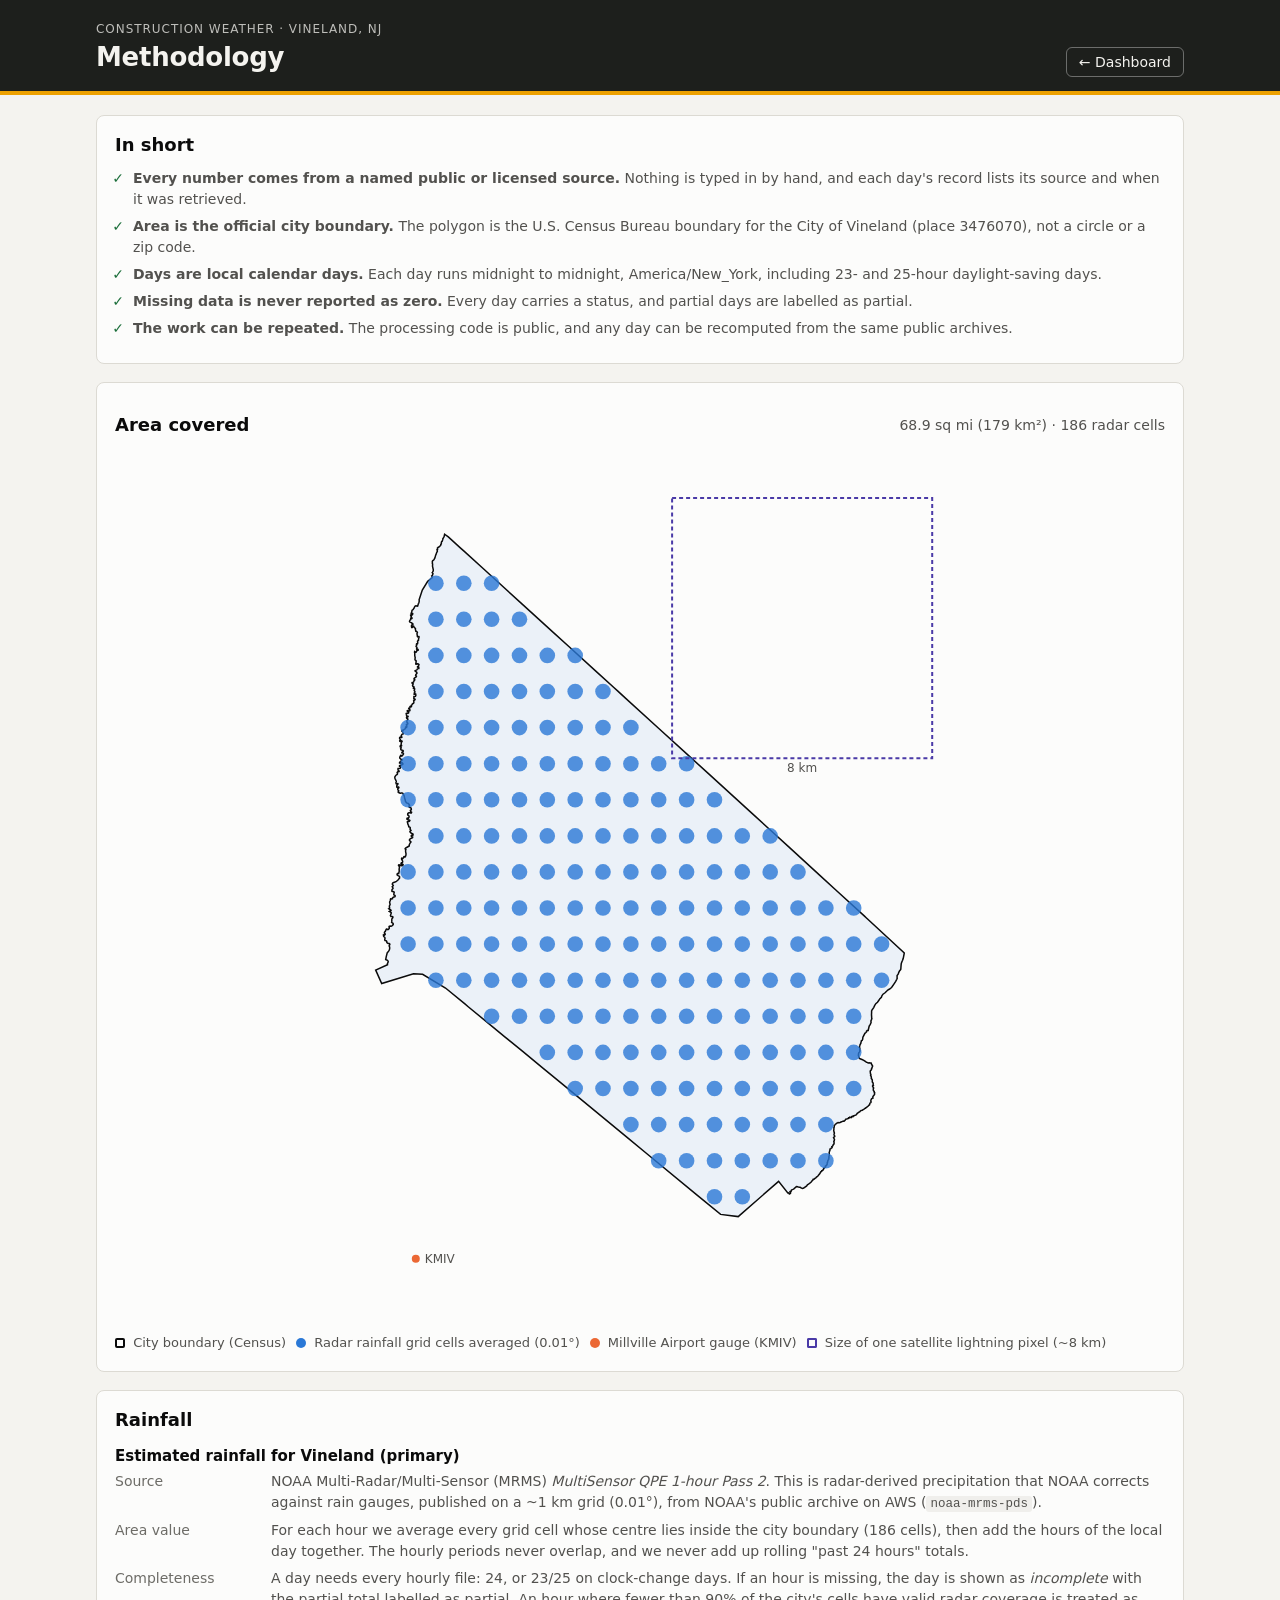
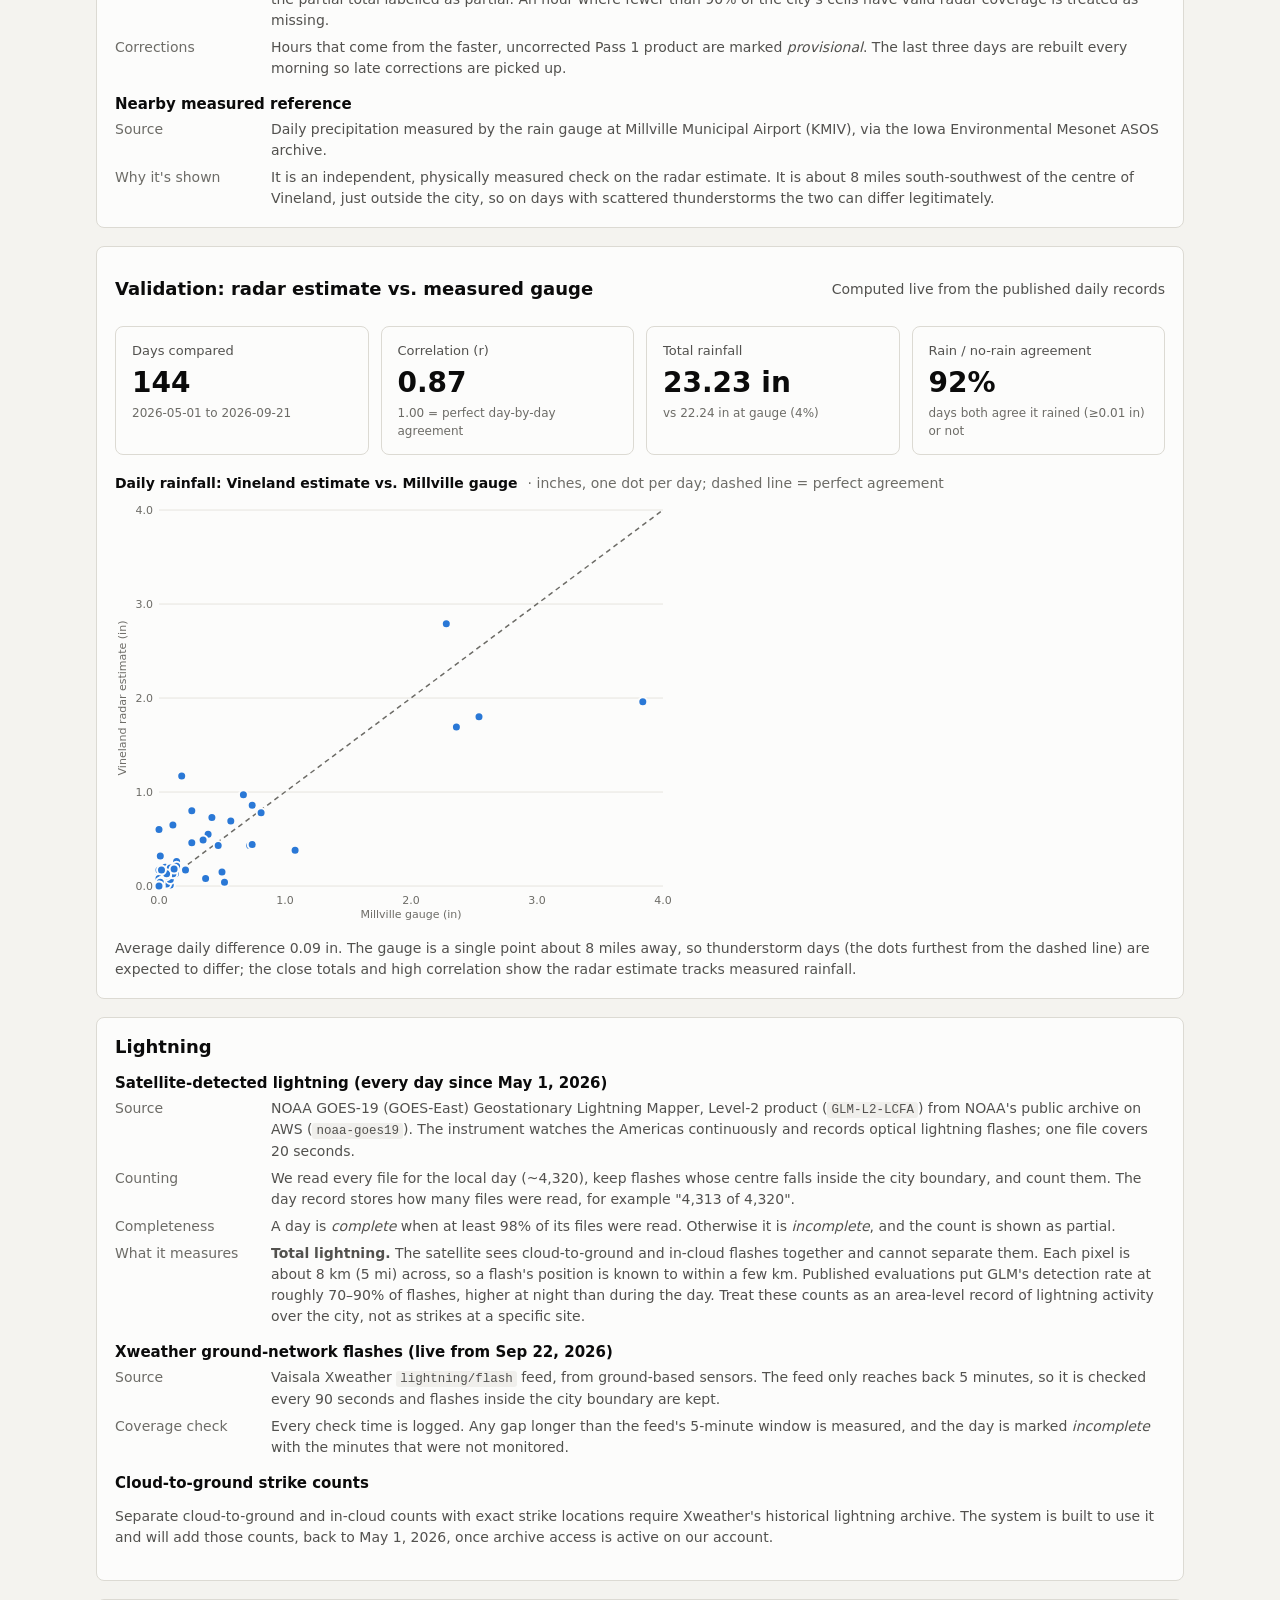
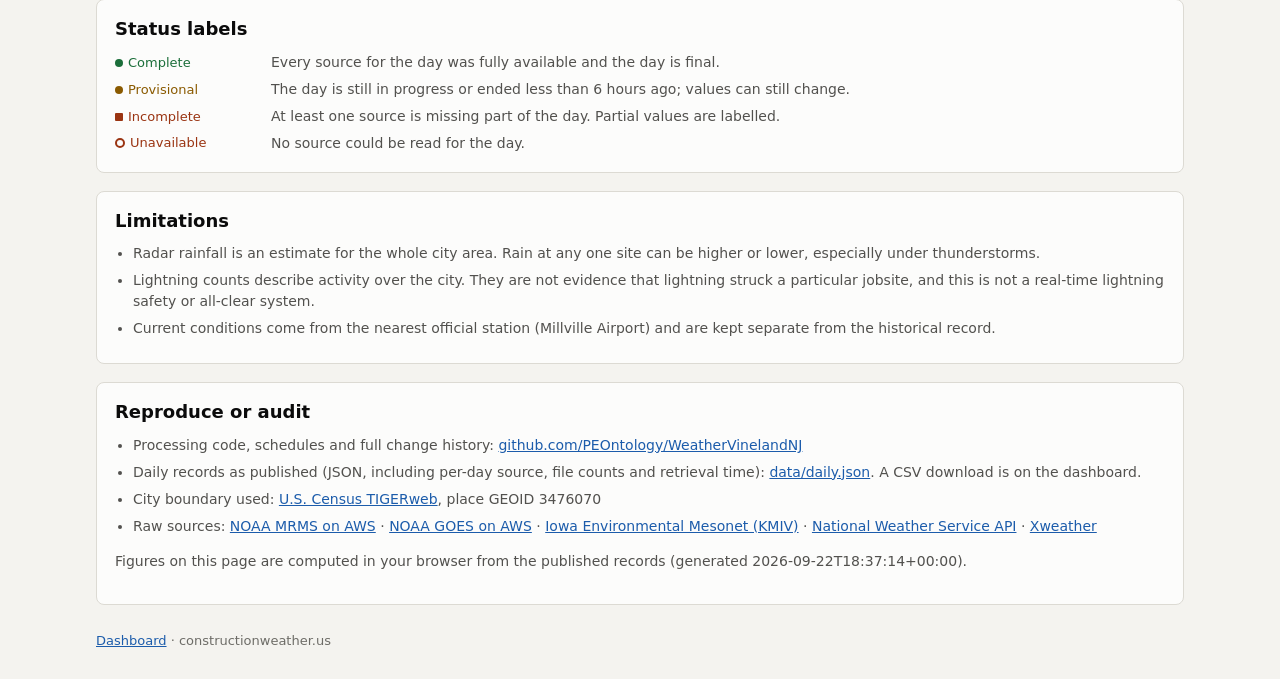
==== site/methodology.html @ f129136f "Methodology & validation page; SWDI probe diagnostics Co-Authored-By: Claude Opus 5.5 <noreply@anthr" ====
<!doctype html>
<html lang="en">
<head>
<meta charset="utf-8">
<meta name="viewport" content="width=device-width, initial-scale=1">
<title>Weather Log Methodology</title>
<meta name="description" content="How the Vineland, NJ rainfall and lightning records are produced, checked and validated.">
<link rel="icon" href="data:image/svg+xml,%3Csvg xmlns=%27http://www.w3.org/2000/svg%27 viewBox=%270 0 16 16%27%3E%3Cpath d=%27M9 1 3 9h4l-1 6 6-8H8z%27 fill=%27%23eda100%27/%3E%3C/svg%3E">
<link rel="stylesheet" href="style.css">
</head>
<body>
<header class="top">
  <div class="wrap top-inner">
    <div>
      <p class="eyebrow">Construction Weather &middot; Vineland, NJ</p>
      <h1>Methodology</h1>
    </div>
    <nav class="topnav"><a href="./">&larr; Dashboard</a></nav>
  </div>
</header>

<main class="wrap doc">
  <section class="panel">
    <h2>In short</h2>
    <ul class="checks">
      <li><strong>Every number comes from a named public or licensed source.</strong> Nothing is typed in by hand, and each day's record lists its source and when it was retrieved.</li>
      <li><strong>Area is the official city boundary.</strong> The polygon is the U.S. Census Bureau boundary for the City of Vineland (place 3476070), not a circle or a zip code.</li>
      <li><strong>Days are local calendar days.</strong> Each day runs midnight to midnight, America/New_York, including 23- and 25-hour daylight-saving days.</li>
      <li><strong>Missing data is never reported as zero.</strong> Every day carries a status, and partial days are labelled as partial.</li>
      <li><strong>The work can be repeated.</strong> The processing code is public, and any day can be recomputed from the same public archives.</li>
    </ul>
  </section>

  <section class="panel">
    <div class="panel-head"><h2>Area covered</h2><p class="muted small" id="area-stats"></p></div>
    <figure class="map-fig">
      <div id="map" class="map" role="img" aria-label="Map of the Vineland city boundary with the radar grid cells used for rainfall and the Millville reference station"></div>
      <figcaption class="legend small">
        <span><span class="key k-bound"></span> City boundary (Census)</span>
        <span><span class="key k-cell"></span> Radar rainfall grid cells averaged (0.01&deg;)</span>
        <span><span class="key k-stn"></span> Millville Airport gauge (KMIV)</span>
        <span><span class="key k-glmbox"></span> Size of one satellite lightning pixel (~8 km)</span>
      </figcaption>
    </figure>
  </section>

  <section class="panel">
    <h2>Rainfall</h2>
    <h3>Estimated rainfall for Vineland (primary)</h3>
    <dl class="spec">
      <dt>Source</dt><dd>NOAA Multi-Radar/Multi-Sensor (MRMS) <em>MultiSensor QPE 1-hour Pass 2</em>. This is radar-derived precipitation that NOAA corrects against rain gauges, published on a ~1 km grid (0.01&deg;), from NOAA's public archive on AWS (<code>noaa-mrms-pds</code>).</dd>
      <dt>Area value</dt><dd>For each hour we average every grid cell whose centre lies inside the city boundary (<span data-fill="cells">185</span> cells), then add the hours of the local day together. The hourly periods never overlap, and we never add up rolling "past 24 hours" totals.</dd>
      <dt>Completeness</dt><dd>A day needs every hourly file: 24, or 23/25 on clock-change days. If an hour is missing, the day is shown as <em>incomplete</em> with the partial total labelled as partial. An hour where fewer than 90% of the city's cells have valid radar coverage is treated as missing.</dd>
      <dt>Corrections</dt><dd>Hours that come from the faster, uncorrected Pass 1 product are marked <em>provisional</em>. The last three days are rebuilt every morning so late corrections are picked up.</dd>
    </dl>
    <h3>Nearby measured reference</h3>
    <dl class="spec">
      <dt>Source</dt><dd>Daily precipitation measured by the rain gauge at Millville Municipal Airport (KMIV), via the Iowa Environmental Mesonet ASOS archive.</dd>
      <dt>Why it's shown</dt><dd>It is an independent, physically measured check on the radar estimate. It is about 8 miles south-southwest of the centre of Vineland, just outside the city, so on days with scattered thunderstorms the two can differ legitimately.</dd>
    </dl>
  </section>

  <section class="panel">
    <div class="panel-head"><h2>Validation: radar estimate vs. measured gauge</h2><p class="muted small">Computed live from the published daily records</p></div>
    <div class="tiles" id="val-tiles"></div>
    <figure class="chart">
      <figcaption><strong>Daily rainfall: Vineland estimate vs. Millville gauge</strong> <span class="muted">&middot; inches, one dot per day; dashed line = perfect agreement</span></figcaption>
      <div class="chart-box" id="scatter"></div>
    </figure>
    <p class="note" id="val-note"></p>
    <div id="tip" class="tip" role="status" hidden></div>
  </section>

  <section class="panel">
    <h2>Lightning</h2>
    <h3>Satellite-detected lightning (every day since May 1, 2026)</h3>
    <dl class="spec">
      <dt>Source</dt><dd>NOAA GOES-19 (GOES-East) Geostationary Lightning Mapper, Level-2 product (<code>GLM-L2-LCFA</code>) from NOAA's public archive on AWS (<code>noaa-goes19</code>). The instrument watches the Americas continuously and records optical lightning flashes; one file covers 20 seconds.</dd>
      <dt>Counting</dt><dd>We read every file for the local day (~4,320), keep flashes whose centre falls inside the city boundary, and count them. The day record stores how many files were read, for example "4,313 of 4,320".</dd>
      <dt>Completeness</dt><dd>A day is <em>complete</em> when at least 98% of its files were read. Otherwise it is <em>incomplete</em>, and the count is shown as partial.</dd>
      <dt>What it measures</dt><dd><strong>Total lightning.</strong> The satellite sees cloud-to-ground and in-cloud flashes together and cannot separate them. Each pixel is about 8 km (5 mi) across, so a flash's position is known to within a few km. Published evaluations put GLM's detection rate at roughly 70&ndash;90% of flashes, higher at night than during the day. Treat these counts as an area-level record of lightning activity over the city, not as strikes at a specific site.</dd>
    </dl>
    <h3>Xweather ground-network flashes (live from Sep 22, 2026)</h3>
    <dl class="spec">
      <dt>Source</dt><dd>Vaisala Xweather <code>lightning/flash</code> feed, from ground-based sensors. The feed only reaches back 5 minutes, so it is checked every 90 seconds and flashes inside the city boundary are kept.</dd>
      <dt>Coverage check</dt><dd>Every check time is logged. Any gap longer than the feed's 5-minute window is measured, and the day is marked <em>incomplete</em> with the minutes that were not monitored.</dd>
    </dl>
    <h3>Cloud-to-ground strike counts</h3>
    <p>Separate cloud-to-ground and in-cloud counts with exact strike locations require Xweather's historical lightning archive. The system is built to use it and will add those counts, back to May 1, 2026, once archive access is active on our account.</p>
  </section>

  <section class="panel">
    <h2>Status labels</h2>
    <dl class="spec">
      <dt><span class="st complete">Complete</span></dt><dd>Every source for the day was fully available and the day is final.</dd>
      <dt><span class="st provisional">Provisional</span></dt><dd>The day is still in progress or ended less than 6 hours ago; values can still change.</dd>
      <dt><span class="st incomplete">Incomplete</span></dt><dd>At least one source is missing part of the day. Partial values are labelled.</dd>
      <dt><span class="st unavailable">Unavailable</span></dt><dd>No source could be read for the day.</dd>
    </dl>
  </section>

  <section class="panel">
    <h2>Limitations</h2>
    <ul>
      <li>Radar rainfall is an estimate for the whole city area. Rain at any one site can be higher or lower, especially under thunderstorms.</li>
      <li>Lightning counts describe activity over the city. They are not evidence that lightning struck a particular jobsite, and this is not a real-time lightning safety or all-clear system.</li>
      <li>Current conditions come from the nearest official station (Millville Airport) and are kept separate from the historical record.</li>
    </ul>
  </section>

  <section class="panel">
    <h2>Reproduce or audit</h2>
    <ul>
      <li>Processing code, schedules and full change history: <a href="https://github.com/PEOntology/WeatherVinelandNJ">github.com/PEOntology/WeatherVinelandNJ</a></li>
      <li>Daily records as published (JSON, including per-day source, file counts and retrieval time): <a href="data/daily.json">data/daily.json</a>. A CSV download is on the dashboard.</li>
      <li>City boundary used: <a href="https://tigerweb.geo.census.gov/">U.S. Census TIGERweb</a>, place GEOID 3476070</li>
      <li>Raw sources: <a href="https://registry.opendata.aws/noaa-mrms-pds/">NOAA MRMS on AWS</a> &middot; <a href="https://registry.opendata.aws/noaa-goes/">NOAA GOES on AWS</a> &middot; <a href="https://mesonet.agron.iastate.edu/request/download.phtml?network=NJ_ASOS">Iowa Environmental Mesonet (KMIV)</a> &middot; <a href="https://www.weather.gov/documentation/services-web-api">National Weather Service API</a> &middot; <a href="https://www.xweather.com/docs/weather-api/endpoints/lightning-flash">Xweather</a></li>
    </ul>
    <p class="muted small" id="gen"></p>
  </section>
</main>
<footer class="wrap foot muted small"><a href="./">Dashboard</a> &middot; constructionweather.us</footer>
<script src="methodology.js"></script>
</body>
</html>
---- site/style.css ----
:root {
  color-scheme: light;
  --bg: #f4f3ef;
  --surface: #fcfcfb;
  --surface-2: #f0efec;
  --border: #dcdad3;
  --text: #0b0b0b;
  --text-2: #52514e;
  --muted: #6d6c67;
  --accent: #1c5cab;
  --rain: #2a78d6;
  --cg: #eb6834;
  --ic: #1baf7a;
  --glm: #4a3aa7;
  --na: #b9b7b0;
  --grid: #e6e4de;
  --good: #1b6e3a;
  --warn: #8a5a00;
  --bad: #9a3412;
  --header: #1d1f1c;
  --header-text: #f4f3ef;
  --hazard: #eda100;
}
@media (prefers-color-scheme: dark) {
  :root:not([data-theme="light"]) {
    color-scheme: dark;
    --bg: #111110;
    --surface: #1a1a19;
    --surface-2: #242422;
    --border: #383835;
    --text: #ffffff;
    --text-2: #c3c2b7;
    --muted: #9d9c93;
    --accent: #6da7ec;
    --rain: #3987e5;
    --cg: #d95926;
    --ic: #199e70;
    --glm: #9085e9;
    --na: #5a5955;
    --grid: #2c2c2a;
    --good: #5cc98a;
    --warn: #e0a93a;
    --bad: #f08a6a;
    --header: #0a0a09;
    --header-text: #f4f3ef;
    --hazard: #c98500;
  }
}
:root[data-theme="dark"] {
  color-scheme: dark;
  --bg: #111110; --surface: #1a1a19; --surface-2: #242422; --border: #383835;
  --text: #ffffff; --text-2: #c3c2b7; --muted: #9d9c93; --accent: #6da7ec;
  --rain: #3987e5; --cg: #d95926; --ic: #199e70; --glm: #9085e9; --na: #5a5955; --grid: #2c2c2a;
  --good: #5cc98a; --warn: #e0a93a; --bad: #f08a6a; --header: #0a0a09; --header-text: #f4f3ef; --hazard: #c98500;
}

* { box-sizing: border-box; }
html { -webkit-text-size-adjust: 100%; }
body {
  margin: 0;
  background: var(--bg);
  color: var(--text);
  font: 15px/1.5 system-ui, -apple-system, "Segoe UI", Roboto, Helvetica, Arial, sans-serif;
  font-variant-numeric: tabular-nums;
}
.wrap { max-width: 1120px; margin: 0 auto; padding: 0 16px; }
h1, h2, h3 { line-height: 1.2; margin: 0; }
h1 { font-size: 26px; letter-spacing: -0.01em; }
h2 { font-size: 18px; }
.muted { color: var(--muted); }
.small { font-size: 13px; }
.visually-hidden { position: absolute; width: 1px; height: 1px; overflow: hidden; clip: rect(0 0 0 0); }

.top {
  background: var(--header);
  color: var(--header-text);
  border-bottom: 4px solid var(--hazard);
  padding: 20px 0 18px;
  margin-bottom: 20px;
}
.top-inner { display: flex; justify-content: space-between; align-items: end; gap: 16px; flex-wrap: wrap; }
.eyebrow { margin: 0 0 4px; font-size: 12px; text-transform: uppercase; letter-spacing: 0.08em; opacity: 0.75; }
.freshness { margin: 0; font-size: 13px; opacity: 0.85; }

.banner { border: 1px solid var(--warn); background: var(--surface); color: var(--text); padding: 10px 14px; border-radius: 6px; margin-bottom: 16px; font-size: 14px; }

.panel { background: var(--surface); border: 1px solid var(--border); border-radius: 8px; padding: 18px; margin-bottom: 18px; }
.panel-head { display: flex; justify-content: space-between; align-items: center; gap: 12px; flex-wrap: wrap; margin-bottom: 12px; }
.panel > h2 { margin-bottom: 12px; }
.note { font-size: 12px; color: var(--muted); margin: 12px 0 0; }

.now-grid { display: grid; grid-template-columns: minmax(0, 1fr) minmax(0, 2fr); gap: 18px; }
.now-obs .temp { font-size: 44px; font-weight: 600; line-height: 1; }
.now-obs .desc { font-size: 16px; margin: 6px 0 10px; }
.now-obs dl { display: grid; grid-template-columns: auto 1fr; gap: 2px 12px; margin: 0; font-size: 14px; }
.now-obs dt { color: var(--muted); }
.now-obs dd { margin: 0; }
.forecast { list-style: none; margin: 0; padding: 0; display: grid; grid-template-columns: repeat(4, minmax(0, 1fr)); gap: 10px; }
.forecast li { background: var(--surface-2); border-radius: 6px; padding: 10px; font-size: 13px; }
.forecast .fname { font-weight: 600; font-size: 13px; }
.forecast .ftemp { font-size: 20px; font-weight: 600; margin: 4px 0; }
.alert { border-left: 4px solid var(--bad); background: var(--surface-2); padding: 8px 12px; margin-bottom: 12px; font-size: 14px; border-radius: 0 6px 6px 0; }

.tiles { display: grid; grid-template-columns: repeat(4, minmax(0, 1fr)); gap: 12px; margin-bottom: 18px; }
.tile { background: var(--surface); border: 1px solid var(--border); border-radius: 8px; padding: 14px 16px; }
.tile .label { font-size: 13px; color: var(--text-2); }
.tile .value { font-size: 28px; font-weight: 600; margin-top: 2px; }
.tile .sub { font-size: 12px; color: var(--muted); }

.seg { display: inline-flex; border: 1px solid var(--border); border-radius: 6px; overflow: hidden; }
.seg button { background: transparent; color: var(--text-2); border: 0; padding: 6px 12px; font: inherit; font-size: 13px; cursor: pointer; }
.seg button + button { border-left: 1px solid var(--border); }
.seg button[aria-pressed="true"] { background: var(--surface-2); color: var(--text); font-weight: 600; }

.chart { margin: 0 0 18px; }
.chart figcaption { font-size: 14px; margin-bottom: 6px; display: flex; flex-wrap: wrap; gap: 4px 10px; align-items: center; }
.chart-box { width: 100%; }
.chart-box svg { display: block; width: 100%; height: auto; overflow: visible; }
.chart-box .axis text { fill: var(--muted); font-size: 11px; }
.chart-box .gridline { stroke: var(--grid); stroke-width: 1; }
.chart-box .baseline { stroke: var(--border); stroke-width: 1; }
.chart-box .hit { fill: transparent; cursor: pointer; }
.chart-box .hit:hover + .hover, .chart-box .hover.on { fill: var(--text); opacity: 0.06; }
.chart-box .hover { fill: transparent; pointer-events: none; }
.legend { display: inline-flex; flex-wrap: wrap; gap: 4px 10px; align-items: center; color: var(--text-2); font-size: 13px; }
.key { display: inline-block; width: 10px; height: 10px; border-radius: 2px; margin-right: 4px; vertical-align: -1px; }
.k-cg { background: var(--cg); } .k-ic { background: var(--ic); } .k-glm { background: var(--glm); }
.seg-sm { margin-left: auto; }
.seg-sm button { padding: 3px 10px; font-size: 12px; }
[hidden] { display: none !important; }
.k-na { background: repeating-linear-gradient(45deg, var(--na) 0 2px, transparent 2px 4px); border: 1px solid var(--na); }

.tip { position: fixed; z-index: 10; pointer-events: none; background: var(--surface); color: var(--text); border: 1px solid var(--border); border-radius: 6px; padding: 8px 10px; font-size: 13px; box-shadow: 0 4px 16px rgb(0 0 0 / 0.15); max-width: 260px; }
.tip b { display: block; margin-bottom: 2px; }
.tip .row { display: flex; justify-content: space-between; gap: 12px; }
.tip .sw { display: inline-block; width: 8px; height: 8px; border-radius: 2px; margin-right: 6px; }

.calendar { display: grid; grid-template-columns: repeat(auto-fill, minmax(230px, 1fr)); gap: 18px; }
.cal h3 { font-size: 14px; margin-bottom: 6px; }
.cal-grid { display: grid; grid-template-columns: repeat(7, 1fr); gap: 3px; }
.cal-grid .dow { font-size: 10px; color: var(--muted); text-align: center; }
.cal-day { aspect-ratio: 1; border: 1px solid var(--border); border-radius: 4px; background: var(--surface); color: var(--text-2); font: inherit; font-size: 11px; padding: 2px; position: relative; cursor: pointer; text-align: left; line-height: 1; }
.cal-day:hover, .cal-day:focus-visible { outline: 2px solid var(--accent); outline-offset: -1px; }
.cal-day.rain { background: color-mix(in srgb, var(--rain) 22%, var(--surface)); }
.cal-day.rain.heavy { background: color-mix(in srgb, var(--rain) 50%, var(--surface)); color: var(--text); }
.cal-day.na { background: repeating-linear-gradient(45deg, var(--surface-2) 0 3px, var(--surface) 3px 6px); }
.cal-day .b { position: absolute; right: 2px; bottom: 2px; font-size: 11px; }
.cal-day.future { visibility: hidden; }
.dot { display: inline-block; width: 10px; height: 10px; border-radius: 2px; margin: 0 2px 0 8px; vertical-align: -1px; }
.dot.rain { background: color-mix(in srgb, var(--rain) 50%, var(--surface)); border: 1px solid var(--border); }
.dot.na { background: repeating-linear-gradient(45deg, var(--na) 0 2px, transparent 2px 4px); border: 1px solid var(--na); }
.bolt { margin-left: 8px; }

.filters { display: flex; flex-wrap: wrap; gap: 8px; }
input[type="search"], select, .btn { font: inherit; font-size: 14px; padding: 6px 10px; border: 1px solid var(--border); border-radius: 6px; background: var(--surface); color: var(--text); }
.btn { text-decoration: none; background: var(--surface-2); }
.table-scroll { overflow-x: auto; }
table.data { width: 100%; border-collapse: collapse; font-size: 14px; }
table.data th { text-align: left; font-weight: 600; color: var(--text-2); font-size: 12px; text-transform: uppercase; letter-spacing: 0.03em; border-bottom: 1px solid var(--border); padding: 8px 10px; white-space: nowrap; }
table.data td { border-bottom: 1px solid var(--grid); padding: 8px 10px; white-space: nowrap; }
table.data td.num, table.data th.num { text-align: right; }
table.data tbody tr { cursor: pointer; }
table.data tbody tr:hover { background: var(--surface-2); }
.st { display: inline-flex; align-items: center; gap: 5px; font-size: 13px; }
.st::before { content: ""; width: 8px; height: 8px; border-radius: 50%; background: currentColor; }
.st.complete { color: var(--good); }
.st.provisional { color: var(--warn); }
.st.incomplete, .st.unavailable { color: var(--bad); }
.st.incomplete::before { border-radius: 1px; }
.st.unavailable::before { background: transparent; border: 2px solid currentColor; width: 6px; height: 6px; }
.na-text { color: var(--muted); font-style: italic; }

dialog { border: 1px solid var(--border); border-radius: 10px; background: var(--surface); color: var(--text); max-width: 560px; width: calc(100% - 32px); padding: 22px; }
dialog::backdrop { background: rgb(0 0 0 / 0.45); }
dialog .close { position: absolute; right: 12px; top: 8px; background: none; border: 0; font-size: 26px; color: var(--muted); cursor: pointer; }
dialog h3 { font-size: 20px; margin-bottom: 4px; }
dialog h4 { font-size: 13px; text-transform: uppercase; letter-spacing: 0.04em; color: var(--text-2); margin: 16px 0 4px; }
dialog dl { display: grid; grid-template-columns: auto 1fr; gap: 3px 14px; margin: 0; font-size: 14px; }
dialog dt { color: var(--muted); }
dialog dd { margin: 0; }

.about ul { margin: 0; padding-left: 18px; font-size: 14px; color: var(--text-2); }
.about li { margin-bottom: 6px; }
.foot { padding: 8px 16px 32px; }

@media (max-width: 800px) {
  .now-grid { grid-template-columns: 1fr; }
  .forecast { grid-template-columns: repeat(2, minmax(0, 1fr)); }
  .tiles { grid-template-columns: repeat(2, minmax(0, 1fr)); }
  h1 { font-size: 22px; }
}
@media (forced-colors: active) {
  .k-cg, .k-ic, .dot { forced-color-adjust: none; }
}
.btn.more { margin-top: 12px; cursor: pointer; }

/* ---------- methodology ---------- */
.topnav a, .toplink { color: var(--header-text); font-size: 14px; text-decoration: none; border: 1px solid rgb(255 255 255 / 0.35); border-radius: 6px; padding: 6px 12px; }
.topnav a:hover, .toplink:hover { background: rgb(255 255 255 / 0.1); }
.doc h3 { font-size: 15px; margin: 16px 0 6px; }
.doc p, .doc li { font-size: 14px; color: var(--text-2); }
.doc ul { padding-left: 18px; margin: 0; }
.doc li { margin-bottom: 6px; }
.doc a { color: var(--accent); }
.checks li::marker { content: "✓  "; color: var(--good); }
dl.spec { display: grid; grid-template-columns: 140px 1fr; gap: 6px 16px; margin: 0; font-size: 14px; }
dl.spec dt { color: var(--muted); }
dl.spec dd { margin: 0; color: var(--text-2); }
code { font-size: 12.5px; background: var(--surface-2); padding: 1px 4px; border-radius: 3px; }
.map-fig { margin: 0; }
.map svg { display: block; max-width: 100%; height: auto; margin: 0 auto; }
.m-bound { fill: color-mix(in srgb, var(--rain) 8%, transparent); stroke: var(--text); stroke-width: 1.5; }
.m-cell { fill: var(--rain); opacity: 0.8; }
.m-stn { fill: var(--cg); stroke: var(--surface); stroke-width: 2; }
.m-glm { fill: none; stroke: var(--glm); stroke-width: 2; stroke-dasharray: 4 3; }
.m-label { fill: var(--text-2); font-size: 12px; }
.k-bound { border: 2px solid var(--text); background: transparent; }
.k-cell { background: var(--rain); border-radius: 50%; }
.k-stn { background: var(--cg); border-radius: 50%; }
.k-glmbox { border: 2px dashed var(--glm); background: transparent; }
.one2one { stroke: var(--muted); stroke-width: 1.5; stroke-dasharray: 5 4; }
.dot-pt { fill: var(--rain); stroke: var(--surface); stroke-width: 2; cursor: pointer; }
.dot-pt:hover { stroke: var(--text); }
#scatter svg { max-width: 560px; }
@media (max-width: 800px) { dl.spec { grid-template-columns: 1fr; gap: 2px; } dl.spec dd { margin-bottom: 8px; } }
.top-right { display: flex; align-items: center; gap: 14px; flex-wrap: wrap; }
.about a, .foot a { color: var(--accent); }
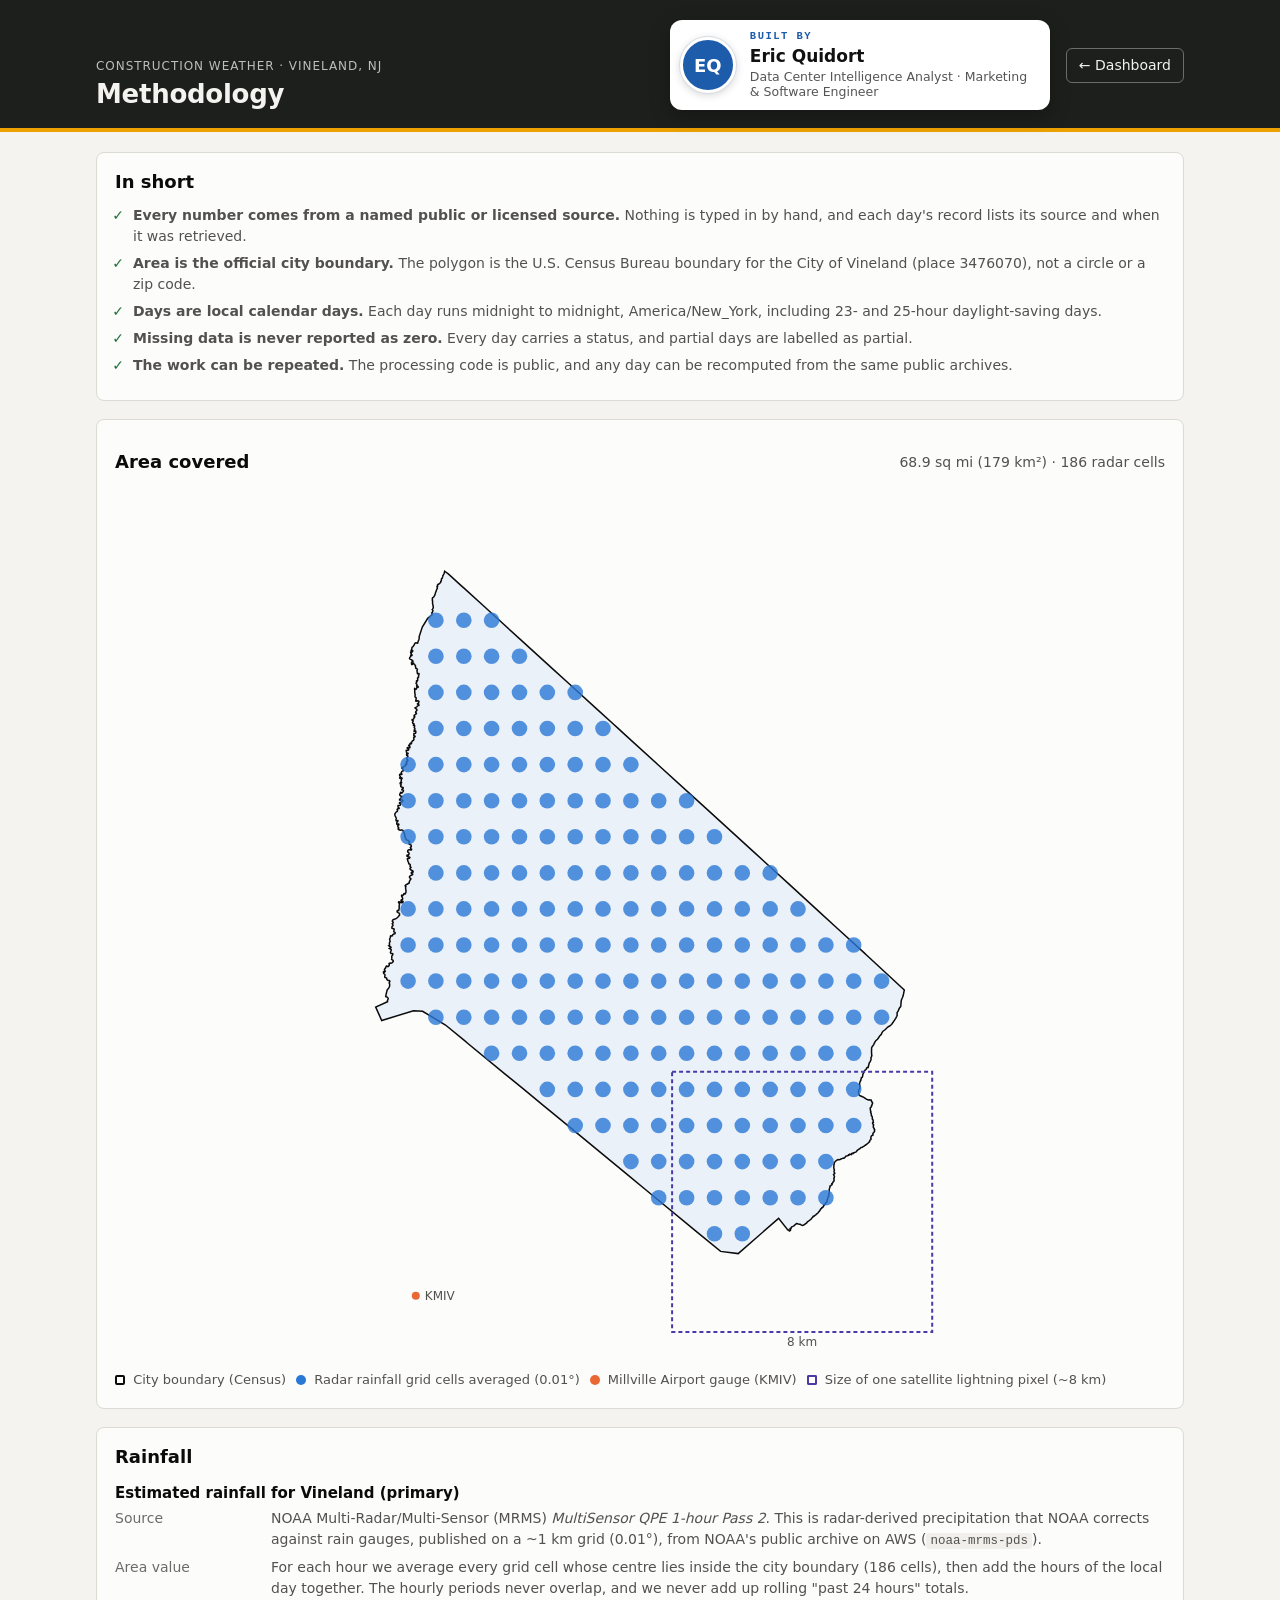
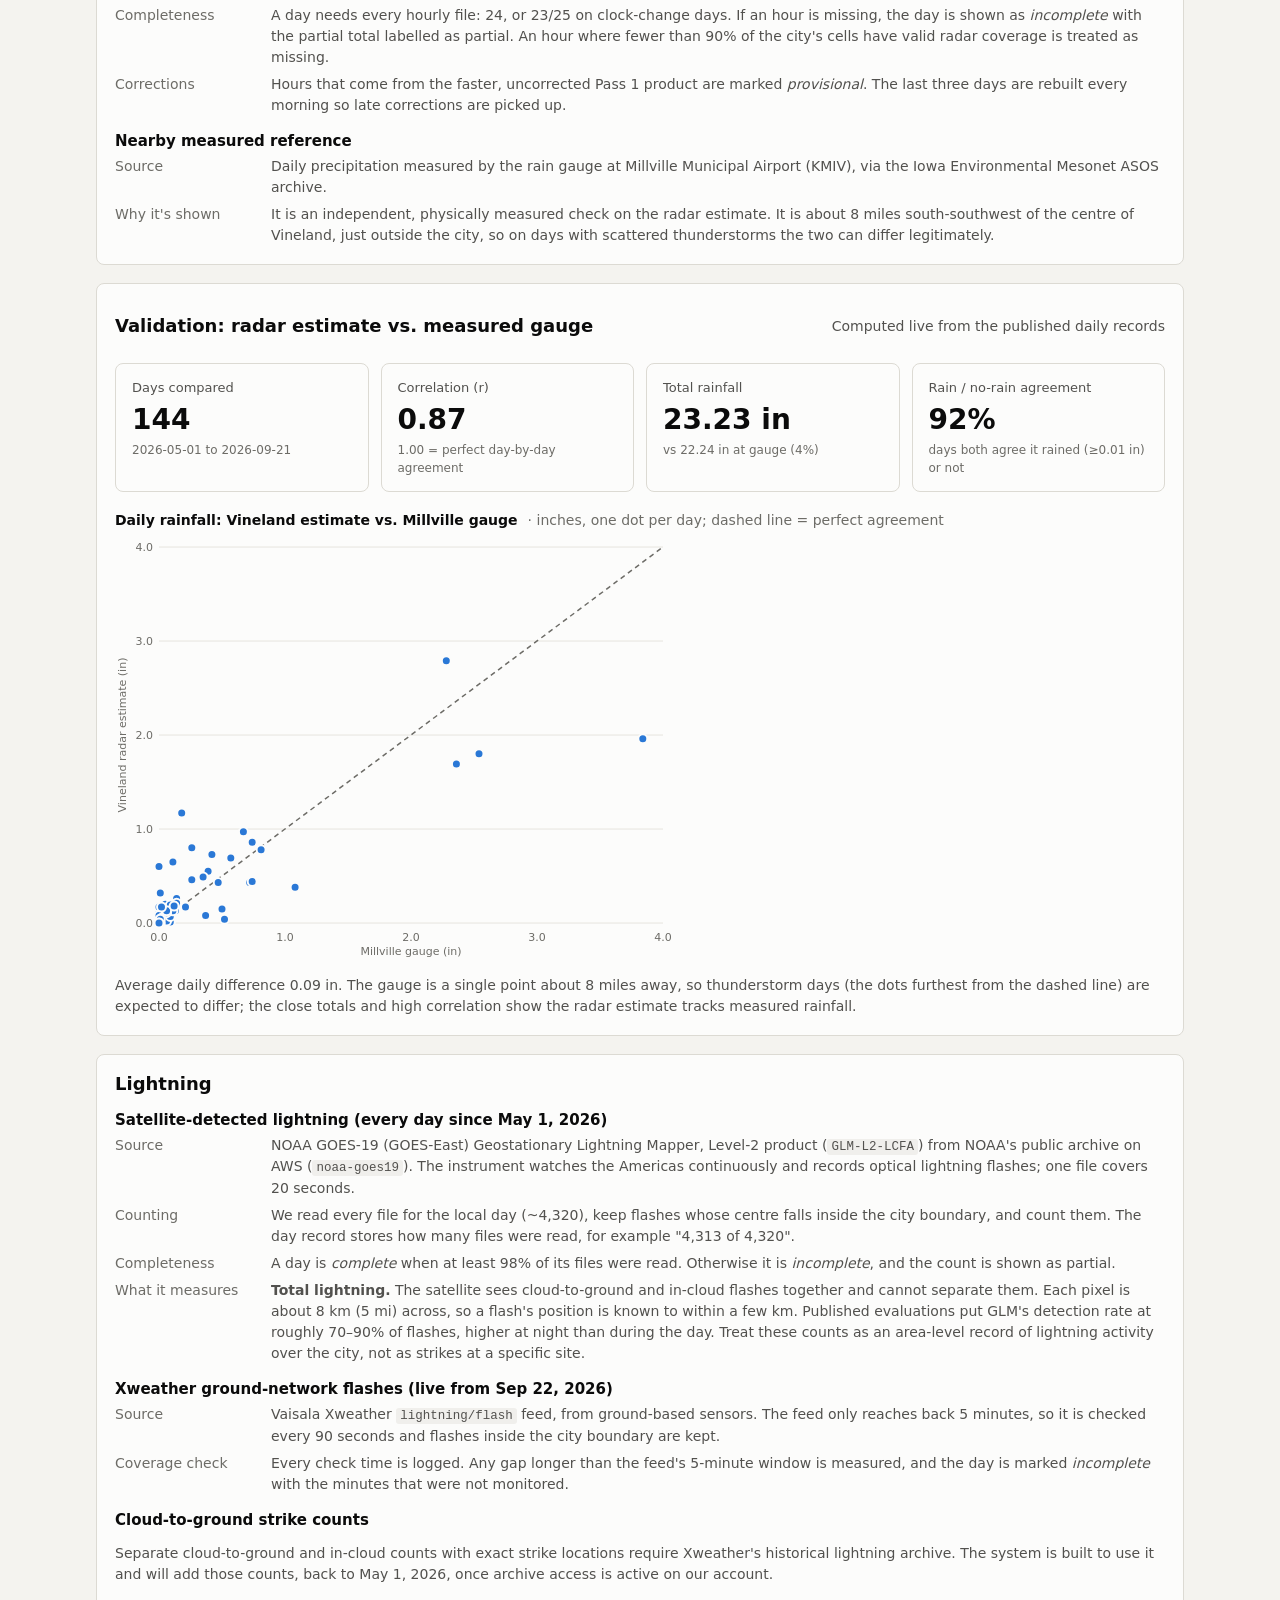
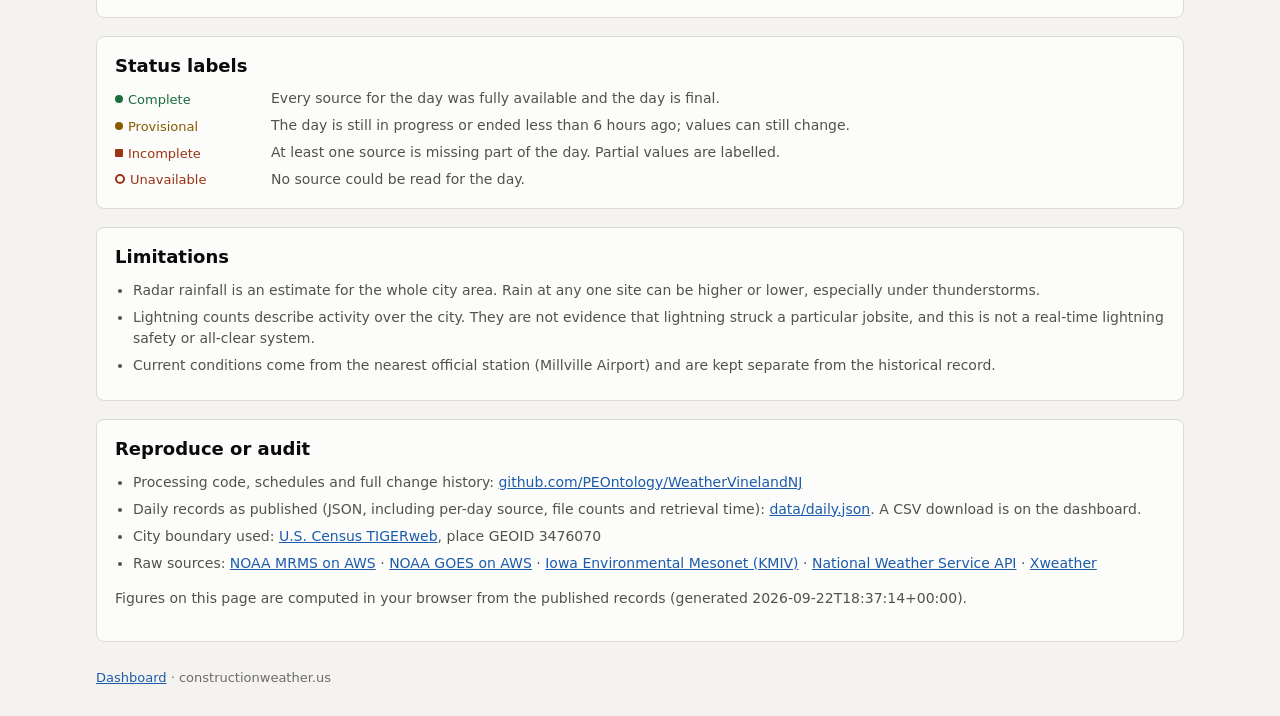
==== commit 0c41770d: "Header: 'Built by Eric Quidort' card linking to datacenterland.us Co-Authored-By: Claude Opus 5.5 <n" ====
--- a/site/methodology.html
+++ b/site/methodology.html
@@ -15,7 +15,17 @@
       <p class="eyebrow">Construction Weather &middot; Vineland, NJ</p>
       <h1>Methodology</h1>
     </div>
-    <nav class="topnav"><a href="./">&larr; Dashboard</a></nav>
+    <div class="top-right">
+      <a class="builtby" href="https://www.datacenterland.us/login" target="_blank" rel="noopener" aria-label="Built by Eric Quidort (opens datacenterland.us)">
+        <span class="bb-photo"><img src="https://www.datacenterland.us/assets/eric-quidort.jpg" alt="" width="56" height="56" referrerpolicy="no-referrer" onerror="this.remove()"><span class="bb-initials" aria-hidden="true">EQ</span></span>
+        <span class="bb-text">
+          <span class="bb-eyebrow">Built by</span>
+          <strong class="bb-name">Eric Quidort</strong>
+          <span class="bb-role">Data Center Intelligence Analyst &middot; Marketing &amp; Software Engineer</span>
+        </span>
+      </a>
+      <nav class="topnav top-meta"><a href="./">&larr; Dashboard</a></nav>
+    </div>
   </div>
 </header>
 
--- a/site/style.css
+++ b/site/style.css
@@ -225,3 +225,24 @@
 @media (max-width: 800px) { dl.spec { grid-template-columns: 1fr; gap: 2px; } dl.spec dd { margin-bottom: 8px; } }
 .top-right { display: flex; align-items: center; gap: 14px; flex-wrap: wrap; }
 .about a, .foot a { color: var(--accent); }
+
+/* ---------- built-by card ---------- */
+.top-right { display: flex; align-items: center; gap: 16px; flex-wrap: wrap; justify-content: flex-end; }
+.top-meta { display: flex; flex-direction: column; align-items: flex-end; gap: 8px; }
+.builtby { display: flex; align-items: center; gap: 14px; background: #ffffff; color: #111; text-decoration: none;
+  border-radius: 12px; padding: 10px 18px 10px 10px; box-shadow: 0 6px 20px rgb(0 0 0 / 0.25); max-width: 380px; }
+.builtby:hover { box-shadow: 0 8px 26px rgb(0 0 0 / 0.35); }
+.bb-photo { position: relative; flex: none; width: 56px; height: 56px; border-radius: 50%; overflow: hidden;
+  border: 3px solid #fff; box-shadow: 0 0 0 1px #d8dde3, 0 2px 8px rgb(0 0 0 / 0.18); background: #1c5cab; }
+.bb-photo img { position: absolute; inset: 0; width: 100%; height: 100%; object-fit: cover; z-index: 1; }
+.bb-initials { position: absolute; inset: 0; display: grid; place-items: center; color: #fff; font-weight: 700; font-size: 18px; }
+.bb-text { display: flex; flex-direction: column; line-height: 1.25; }
+.bb-eyebrow { font: 600 10.5px/1.2 ui-monospace, SFMono-Regular, Menlo, Consolas, monospace; letter-spacing: 0.14em;
+  text-transform: uppercase; color: #1c5cab; margin-bottom: 3px; }
+.bb-name { font-size: 17px; font-weight: 700; color: #111; }
+.bb-role { font-size: 12.5px; color: #555; margin-top: 2px; }
+@media (max-width: 800px) {
+  .top-right { justify-content: flex-start; width: 100%; }
+  .top-meta { align-items: flex-start; }
+  .builtby { max-width: 100%; }
+}
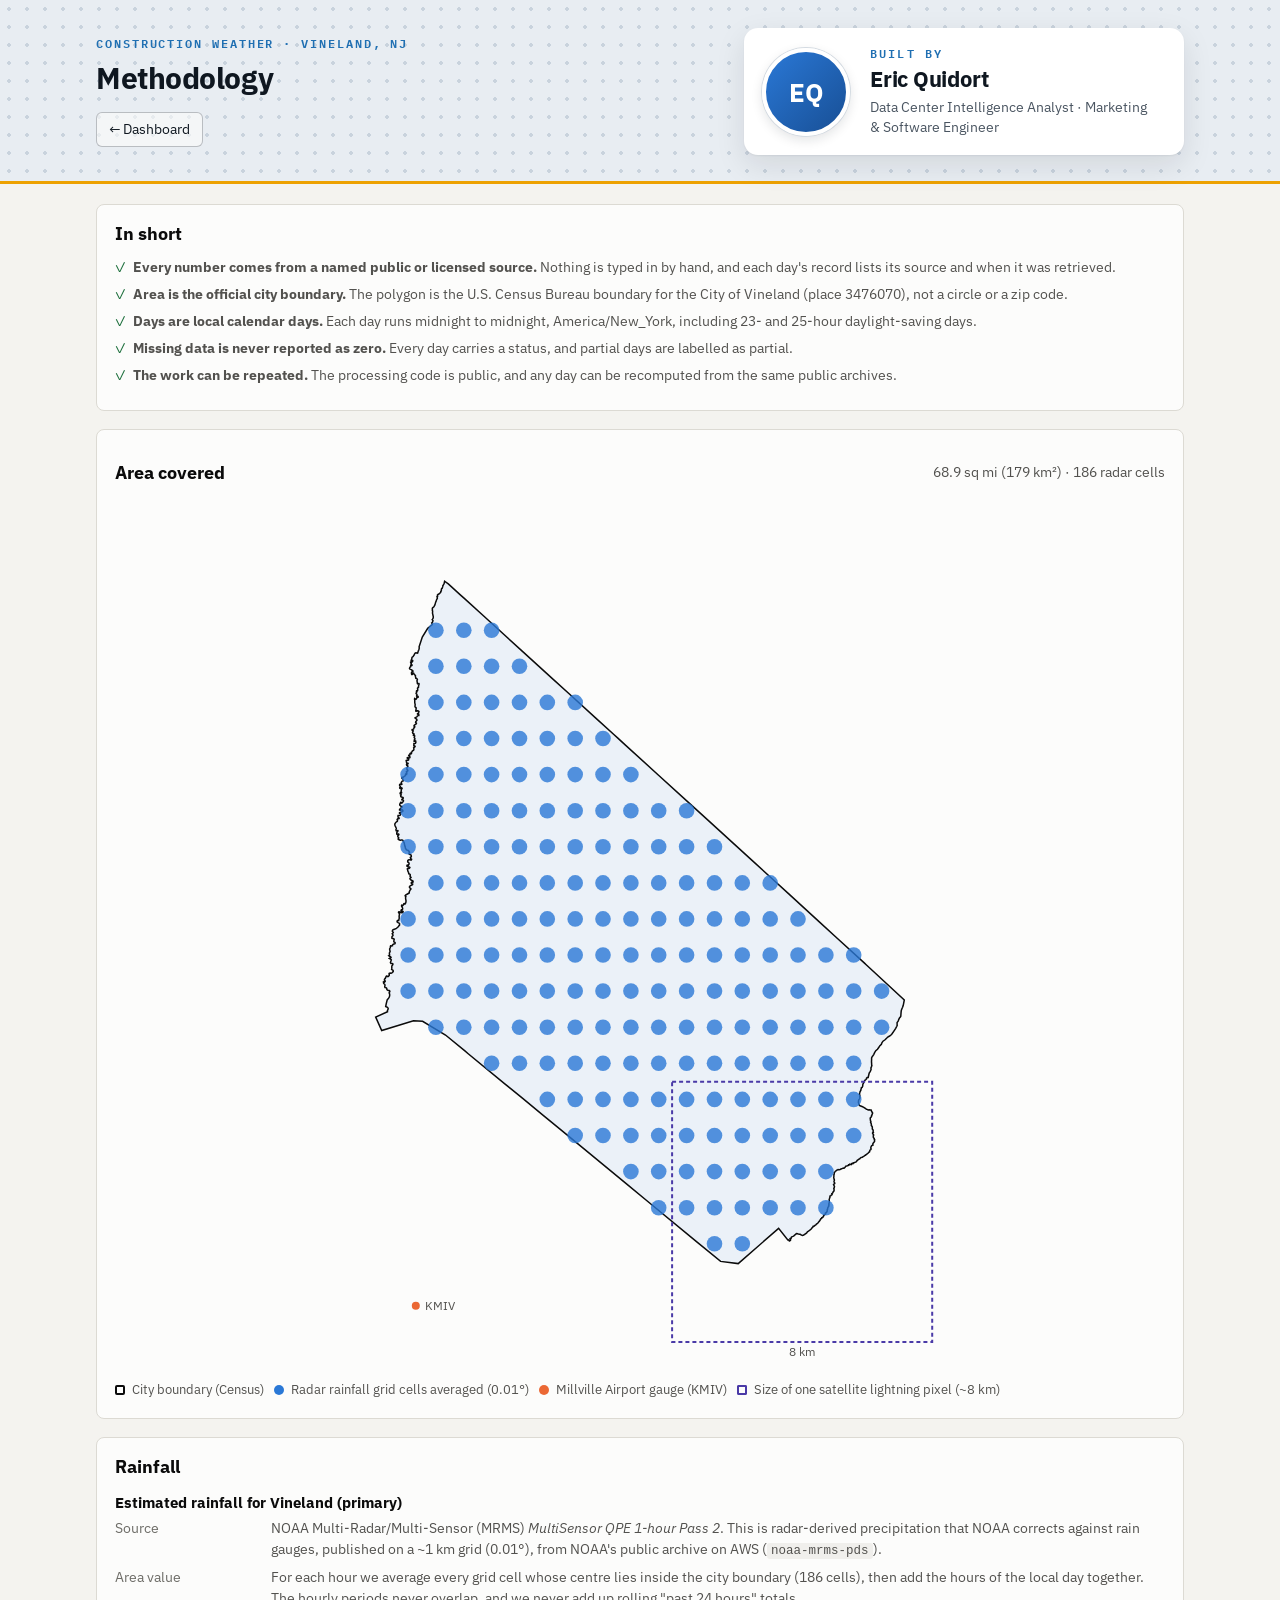
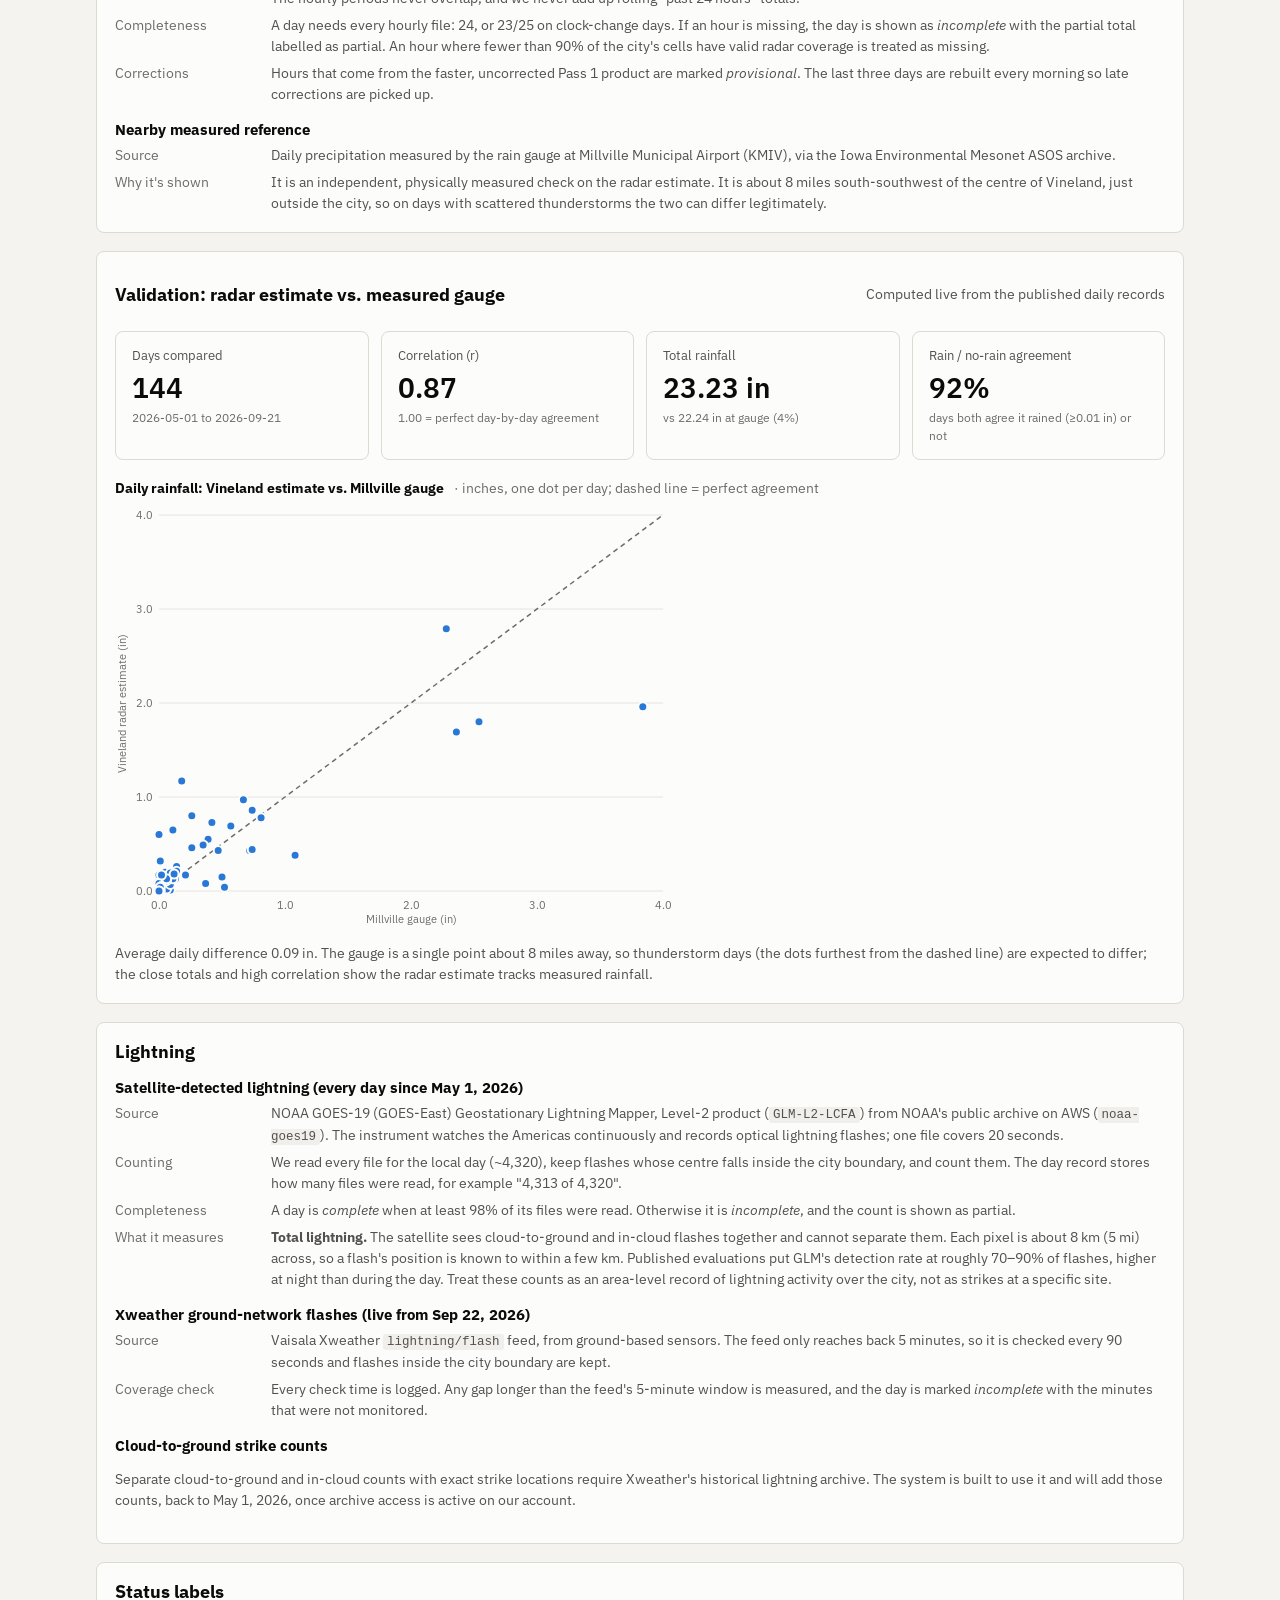
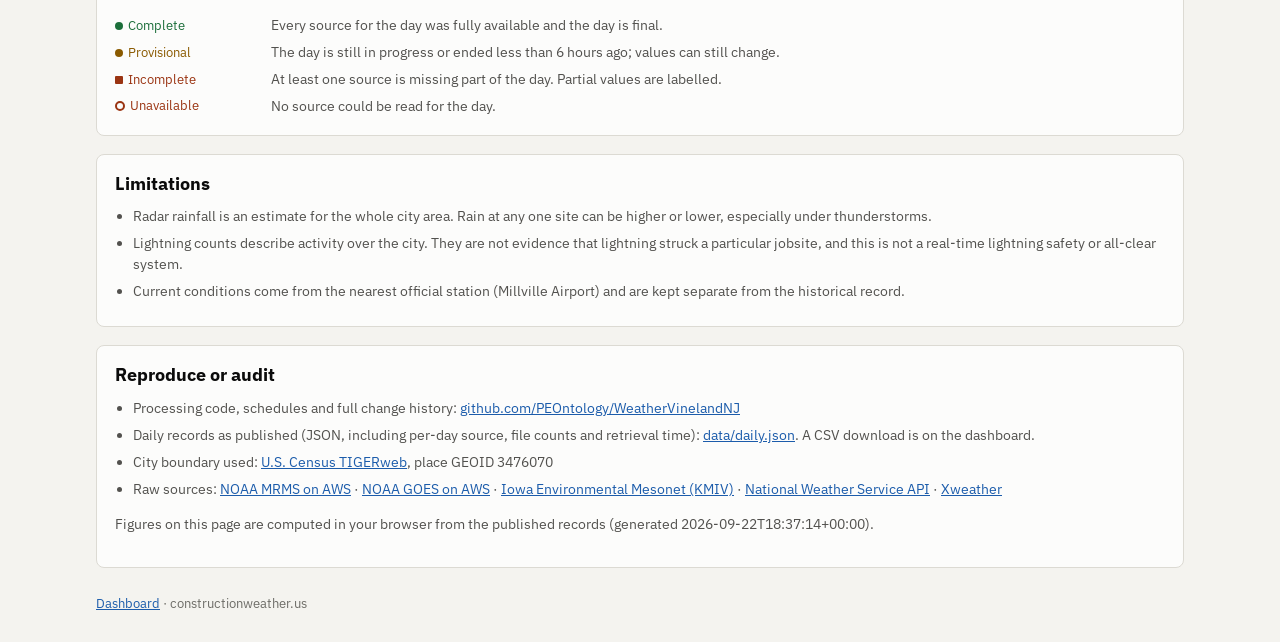
==== commit 1880145a: "Header redesign: light dotted-map header, IBM Plex type, built-by card like datacenterland.us Photo " ====
--- a/site/methodology.html
+++ b/site/methodology.html
@@ -6,26 +6,27 @@
 <title>Weather Log Methodology</title>
 <meta name="description" content="How the Vineland, NJ rainfall and lightning records are produced, checked and validated.">
 <link rel="icon" href="data:image/svg+xml,%3Csvg xmlns=%27http://www.w3.org/2000/svg%27 viewBox=%270 0 16 16%27%3E%3Cpath d=%27M9 1 3 9h4l-1 6 6-8H8z%27 fill=%27%23eda100%27/%3E%3C/svg%3E">
-<link rel="stylesheet" href="style.css">
+<link rel="preconnect" href="https://fonts.googleapis.com">
+<link rel="preconnect" href="https://fonts.gstatic.com" crossorigin>
+<link rel="stylesheet" href="https://fonts.googleapis.com/css2?family=IBM+Plex+Mono:wght@500;600&family=IBM+Plex+Sans:wght@400;500;600;700&display=swap">
+<link rel="stylesheet" href="style.css?v=20260922b">
 </head>
 <body>
 <header class="top">
   <div class="wrap top-inner">
-    <div>
+    <div class="top-left">
       <p class="eyebrow">Construction Weather &middot; Vineland, NJ</p>
       <h1>Methodology</h1>
+      <nav class="topnav top-meta"><a href="./">&larr; Dashboard</a></nav>
     </div>
-    <div class="top-right">
-      <a class="builtby" href="https://www.datacenterland.us/login" target="_blank" rel="noopener" aria-label="Built by Eric Quidort (opens datacenterland.us)">
-        <span class="bb-photo"><img src="https://www.datacenterland.us/assets/eric-quidort.jpg" alt="" width="56" height="56" referrerpolicy="no-referrer" onerror="this.remove()"><span class="bb-initials" aria-hidden="true">EQ</span></span>
+    <a class="builtby" href="https://www.datacenterland.us/login" target="_blank" rel="noopener" aria-label="Built by Eric Quidort (opens datacenterland.us)">
+        <span class="bb-photo"><img src="assets/eric-quidort.jpg" alt="Eric Quidort" width="88" height="88" referrerpolicy="no-referrer" onerror="if(!this.dataset.retry){this.dataset.retry=1;this.src='https://www.datacenterland.us/assets/eric-quidort.jpg'}else{this.remove()}"><span class="bb-initials" aria-hidden="true">EQ</span></span>
         <span class="bb-text">
           <span class="bb-eyebrow">Built by</span>
           <strong class="bb-name">Eric Quidort</strong>
           <span class="bb-role">Data Center Intelligence Analyst &middot; Marketing &amp; Software Engineer</span>
         </span>
       </a>
-      <nav class="topnav top-meta"><a href="./">&larr; Dashboard</a></nav>
-    </div>
   </div>
 </header>
 
@@ -130,6 +131,6 @@
   </section>
 </main>
 <footer class="wrap foot muted small"><a href="./">Dashboard</a> &middot; constructionweather.us</footer>
-<script src="methodology.js"></script>
+<script src="methodology.js?v=20260922b"></script>
 </body>
 </html>
--- a/site/style.css
+++ b/site/style.css
@@ -60,7 +60,7 @@
   margin: 0;
   background: var(--bg);
   color: var(--text);
-  font: 15px/1.5 system-ui, -apple-system, "Segoe UI", Roboto, Helvetica, Arial, sans-serif;
+  font: 15px/1.5 "IBM Plex Sans", system-ui, -apple-system, "Segoe UI", Roboto, Helvetica, Arial, sans-serif;
   font-variant-numeric: tabular-nums;
 }
 .wrap { max-width: 1120px; margin: 0 auto; padding: 0 16px; }
@@ -226,23 +226,69 @@
 .top-right { display: flex; align-items: center; gap: 14px; flex-wrap: wrap; }
 .about a, .foot a { color: var(--accent); }
 
+
+/* ---------- header (light, dotted-map style) ---------- */
+:root { --hdr-bg: #e8edf2; --hdr-dot: #c9d3dd; --hdr-text: #0f1720; --hdr-muted: #56606b; --brand: #1f6fb2; }
+@media (prefers-color-scheme: dark) {
+  :root:not([data-theme="light"]) { --hdr-bg: #161b21; --hdr-dot: #262e37; --hdr-text: #f2f5f8; --hdr-muted: #9aa6b2; --brand: #6da7ec; }
+}
+:root[data-theme="dark"] { --hdr-bg: #161b21; --hdr-dot: #262e37; --hdr-text: #f2f5f8; --hdr-muted: #9aa6b2; --brand: #6da7ec; }
+.top {
+  background-color: var(--hdr-bg);
+  background-image: radial-gradient(var(--hdr-dot) 1.6px, transparent 1.7px);
+  background-size: 18px 18px;
+  color: var(--hdr-text);
+  border-bottom: 3px solid var(--hazard);
+  padding: 28px 0 26px;
+}
+.top-inner { align-items: center; }
+.eyebrow { font: 600 12px/1.2 "IBM Plex Mono", ui-monospace, monospace; letter-spacing: 0.16em; color: var(--brand); opacity: 1; }
+.top h1 { font-size: 30px; font-weight: 700; letter-spacing: -0.015em; }
+.freshness { color: var(--hdr-muted); opacity: 1; }
+.topnav a, .toplink { color: var(--hdr-text); border-color: color-mix(in srgb, var(--hdr-text) 25%, transparent); background: color-mix(in srgb, var(--surface) 60%, transparent); }
+.topnav a:hover, .toplink:hover { background: var(--surface); }
+
+.top-right { display: flex; align-items: center; gap: 20px; flex-wrap: wrap; justify-content: flex-end; }
+.top-meta { display: flex; flex-direction: column; align-items: flex-end; gap: 8px; }
+
 /* ---------- built-by card ---------- */
-.top-right { display: flex; align-items: center; gap: 16px; flex-wrap: wrap; justify-content: flex-end; }
-.top-meta { display: flex; flex-direction: column; align-items: flex-end; gap: 8px; }
-.builtby { display: flex; align-items: center; gap: 14px; background: #ffffff; color: #111; text-decoration: none;
-  border-radius: 12px; padding: 10px 18px 10px 10px; box-shadow: 0 6px 20px rgb(0 0 0 / 0.25); max-width: 380px; }
-.builtby:hover { box-shadow: 0 8px 26px rgb(0 0 0 / 0.35); }
-.bb-photo { position: relative; flex: none; width: 56px; height: 56px; border-radius: 50%; overflow: hidden;
-  border: 3px solid #fff; box-shadow: 0 0 0 1px #d8dde3, 0 2px 8px rgb(0 0 0 / 0.18); background: #1c5cab; }
+.builtby {
+  display: flex; align-items: center; gap: 20px;
+  background: #ffffff; color: #0f1720; text-decoration: none;
+  border-radius: 14px; padding: 18px 26px 18px 18px;
+  box-shadow: 0 1px 2px rgb(15 23 32 / 0.06), 0 10px 30px rgb(15 23 32 / 0.10);
+  max-width: 440px;
+  transition: box-shadow 0.15s ease, transform 0.15s ease;
+}
+.builtby:hover { transform: translateY(-1px); box-shadow: 0 2px 4px rgb(15 23 32 / 0.08), 0 14px 36px rgb(15 23 32 / 0.14); }
+.builtby:focus-visible { outline: 3px solid var(--brand); outline-offset: 3px; }
+.bb-photo {
+  position: relative; flex: none; width: 88px; height: 88px; border-radius: 50%; overflow: hidden;
+  border: 4px solid #ffffff; box-shadow: 0 0 0 1px #d4dbe2, 0 4px 12px rgb(15 23 32 / 0.12);
+  background: linear-gradient(135deg, #2a78d6, #184f95);
+}
 .bb-photo img { position: absolute; inset: 0; width: 100%; height: 100%; object-fit: cover; z-index: 1; }
-.bb-initials { position: absolute; inset: 0; display: grid; place-items: center; color: #fff; font-weight: 700; font-size: 18px; }
-.bb-text { display: flex; flex-direction: column; line-height: 1.25; }
-.bb-eyebrow { font: 600 10.5px/1.2 ui-monospace, SFMono-Regular, Menlo, Consolas, monospace; letter-spacing: 0.14em;
-  text-transform: uppercase; color: #1c5cab; margin-bottom: 3px; }
-.bb-name { font-size: 17px; font-weight: 700; color: #111; }
-.bb-role { font-size: 12.5px; color: #555; margin-top: 2px; }
-@media (max-width: 800px) {
+.bb-initials { position: absolute; inset: 0; display: grid; place-items: center; color: #fff; font: 700 26px "IBM Plex Sans", sans-serif; }
+.bb-text { display: flex; flex-direction: column; min-width: 0; }
+.bb-eyebrow { font: 600 12px/1.2 "IBM Plex Mono", ui-monospace, monospace; letter-spacing: 0.18em; text-transform: uppercase; color: #1f6fb2; margin-bottom: 6px; }
+.bb-name { font: 700 22px/1.2 "IBM Plex Sans", sans-serif; color: #0f1720; letter-spacing: -0.01em; }
+.bb-role { font: 400 14px/1.45 "IBM Plex Sans", sans-serif; color: #4a5561; margin-top: 4px; }
+
+@media (max-width: 900px) {
   .top-right { justify-content: flex-start; width: 100%; }
   .top-meta { align-items: flex-start; }
-  .builtby { max-width: 100%; }
-}
+}
+@media (max-width: 480px) {
+  .builtby { gap: 14px; padding: 14px 16px 14px 14px; max-width: 100%; }
+  .bb-photo { width: 64px; height: 64px; border-width: 3px; }
+  .bb-name { font-size: 18px; }
+  .bb-role { font-size: 13px; }
+  .top h1 { font-size: 24px; }
+}
+
+/* header layout: title + meta left, card right */
+.top-inner { display: flex; justify-content: space-between; align-items: center; gap: 24px; flex-wrap: wrap; }
+.top-left { display: flex; flex-direction: column; gap: 6px; min-width: 0; }
+.top-left .top-meta { flex-direction: row; align-items: center; gap: 14px; flex-wrap: wrap; margin-top: 10px; }
+.top-left .top-meta .freshness { order: 2; }
+@media (max-width: 900px) { .builtby { max-width: 100%; } }
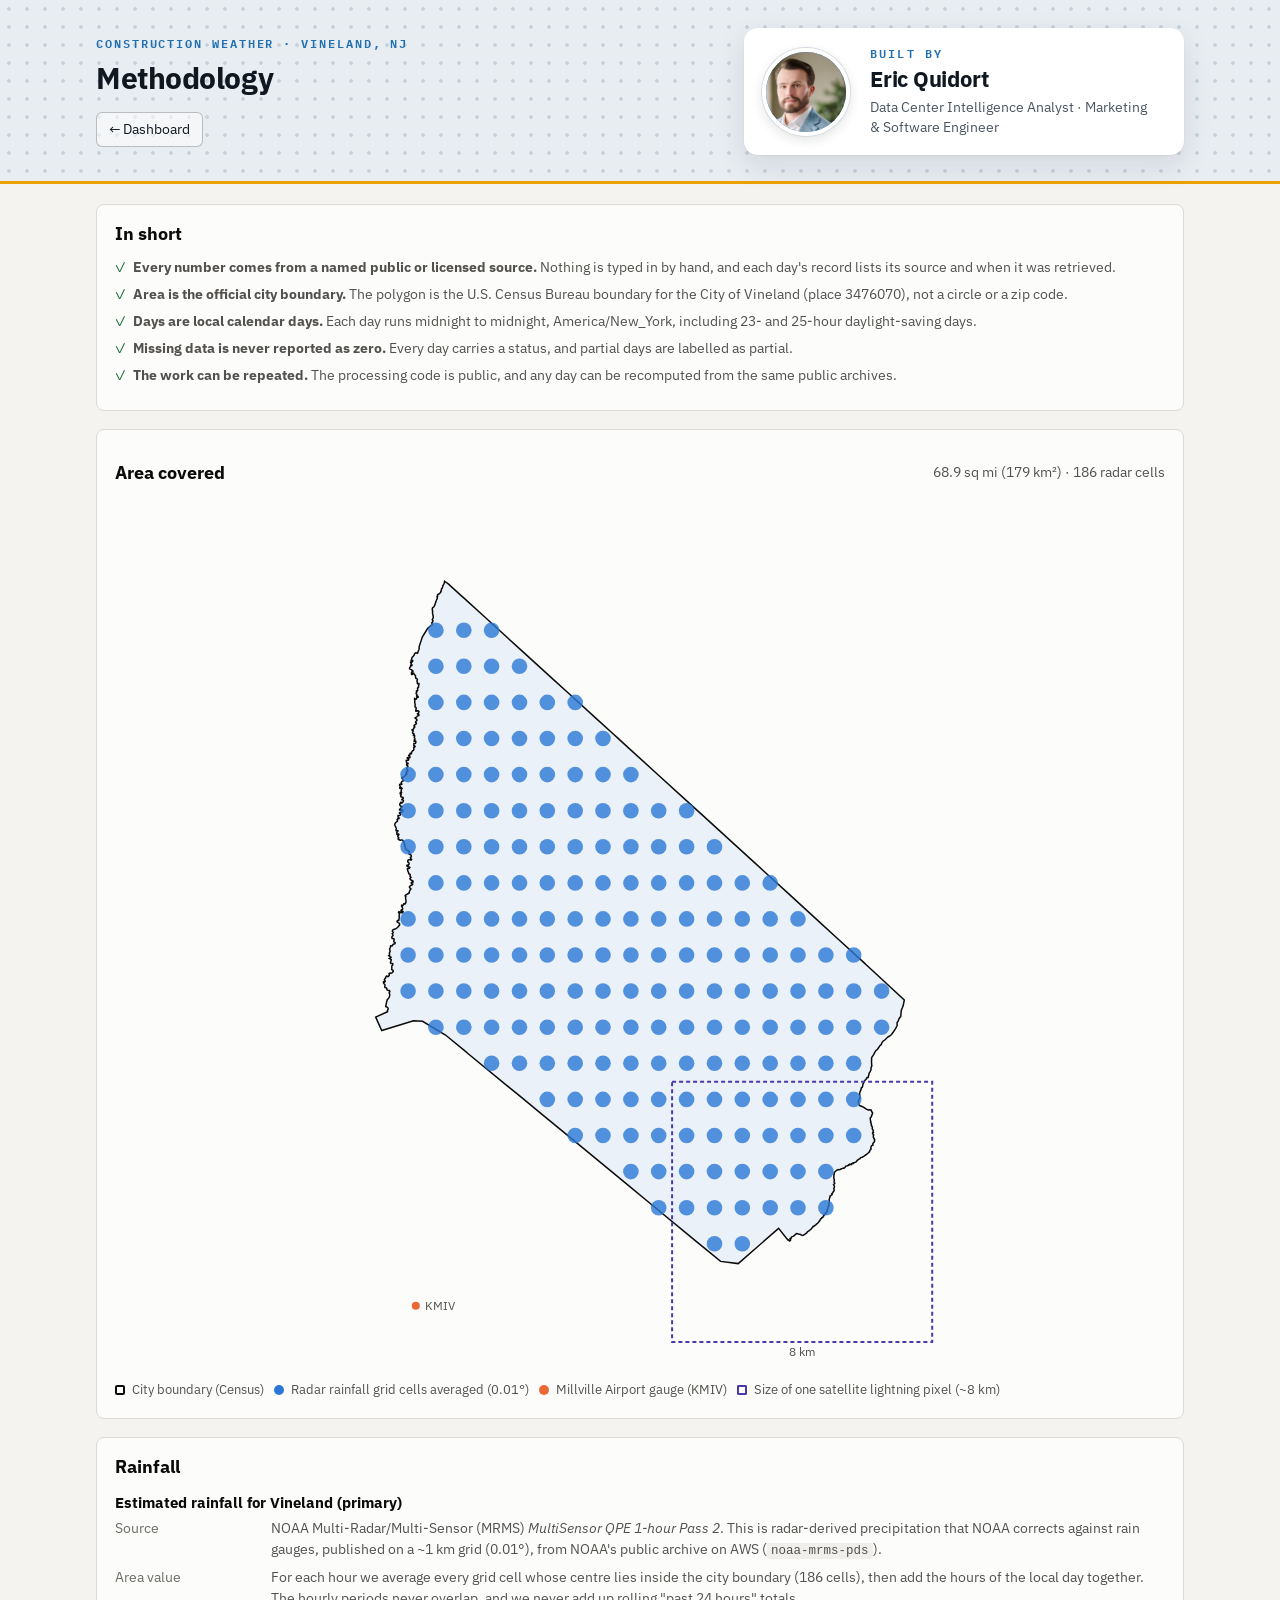
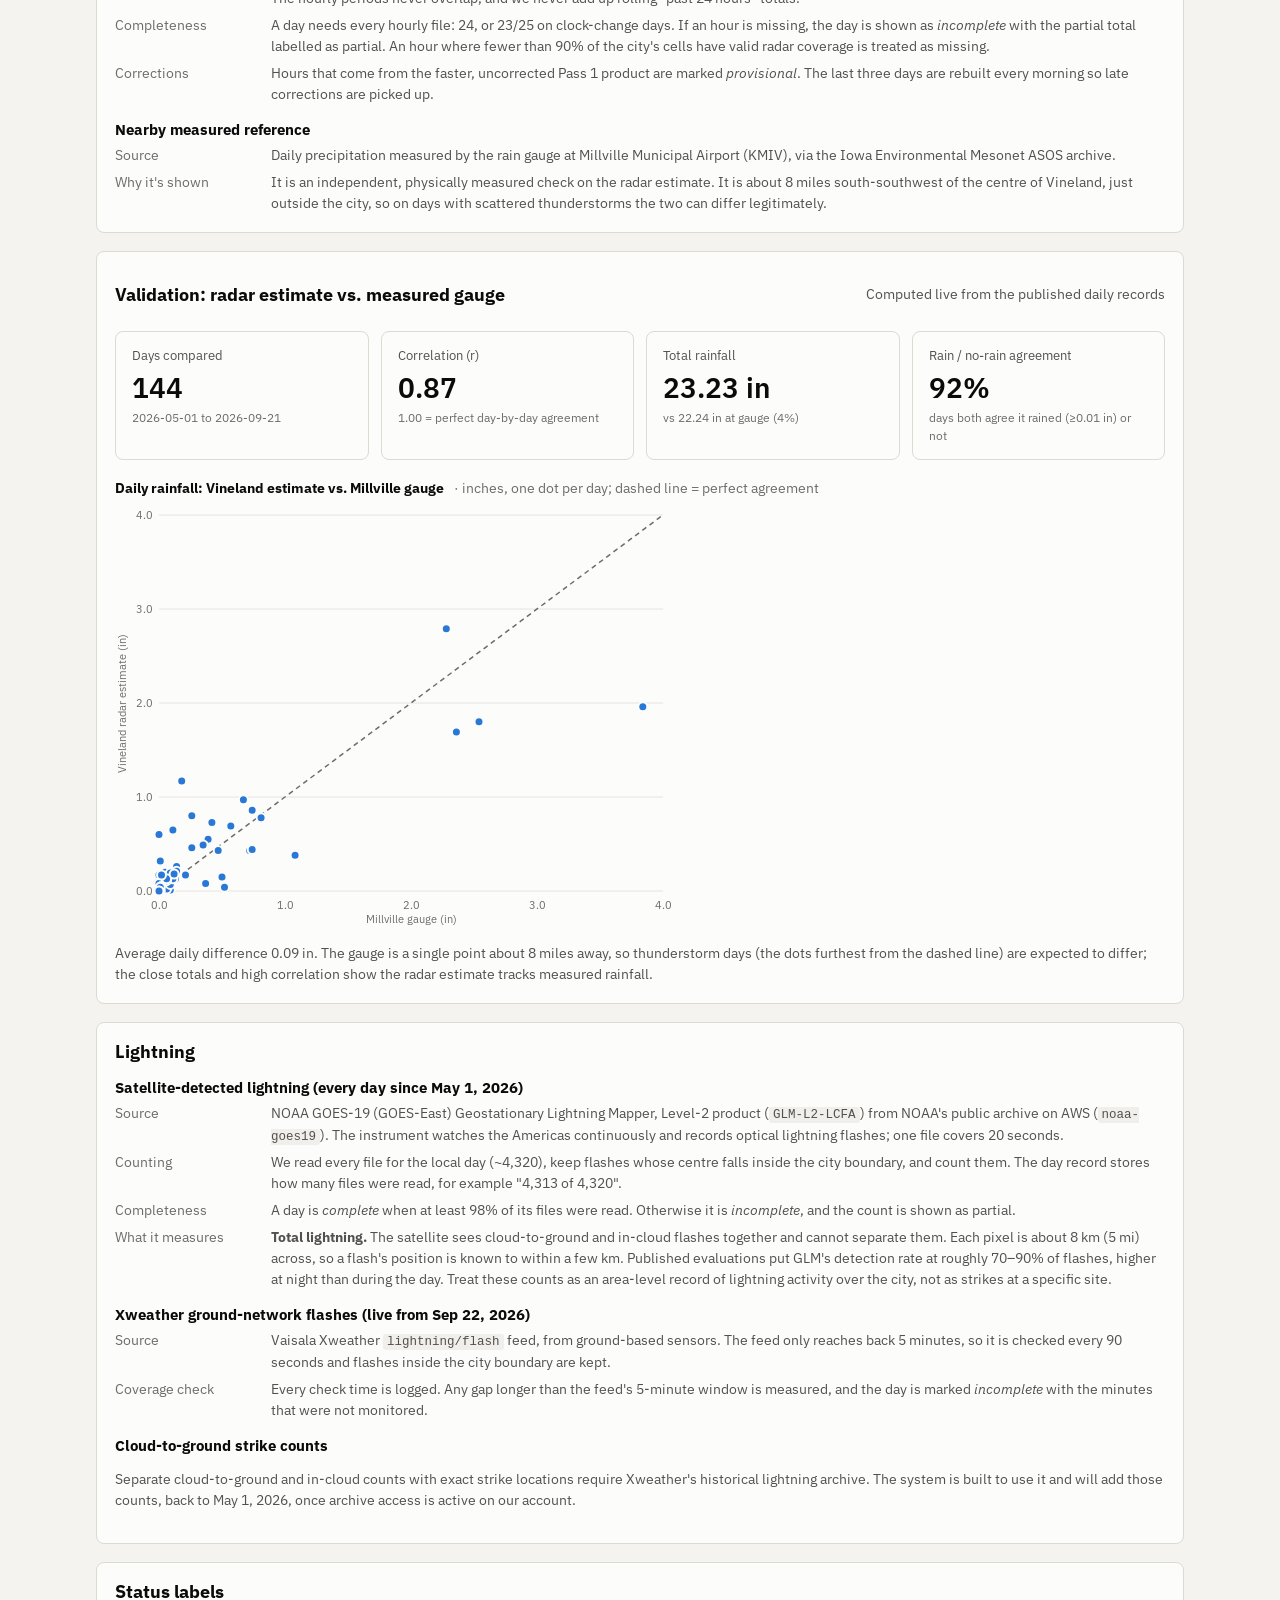
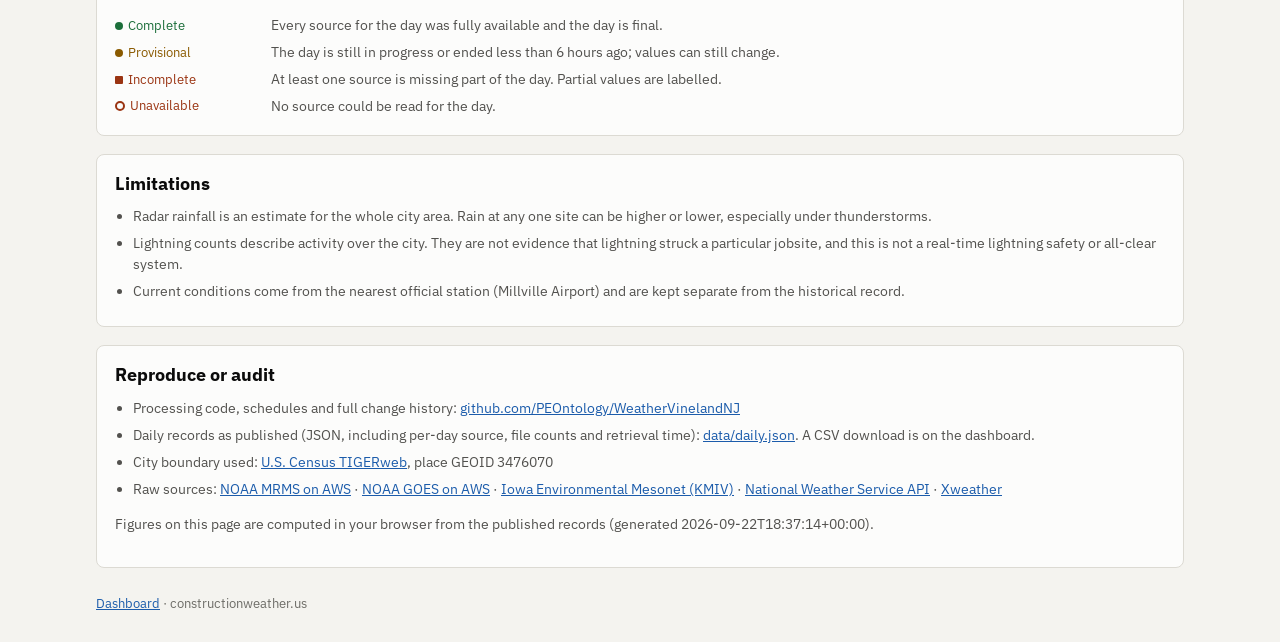
==== commit 1366ea69: "Built-by card: no external link; clicking the photo opens it enlarged on the page Co-Authored-By: Cl" ====
--- a/site/methodology.html
+++ b/site/methodology.html
@@ -9,7 +9,7 @@
 <link rel="preconnect" href="https://fonts.googleapis.com">
 <link rel="preconnect" href="https://fonts.gstatic.com" crossorigin>
 <link rel="stylesheet" href="https://fonts.googleapis.com/css2?family=IBM+Plex+Mono:wght@500;600&family=IBM+Plex+Sans:wght@400;500;600;700&display=swap">
-<link rel="stylesheet" href="style.css?v=20260922b">
+<link rel="stylesheet" href="style.css?v=20260922c">
 </head>
 <body>
 <header class="top">
@@ -19,14 +19,17 @@
       <h1>Methodology</h1>
       <nav class="topnav top-meta"><a href="./">&larr; Dashboard</a></nav>
     </div>
-    <a class="builtby" href="https://www.datacenterland.us/login" target="_blank" rel="noopener" aria-label="Built by Eric Quidort (opens datacenterland.us)">
-        <span class="bb-photo"><img src="assets/eric-quidort.jpg" alt="Eric Quidort" width="88" height="88" referrerpolicy="no-referrer" onerror="if(!this.dataset.retry){this.dataset.retry=1;this.src='https://www.datacenterland.us/assets/eric-quidort.jpg'}else{this.remove()}"><span class="bb-initials" aria-hidden="true">EQ</span></span>
-        <span class="bb-text">
-          <span class="bb-eyebrow">Built by</span>
-          <strong class="bb-name">Eric Quidort</strong>
-          <span class="bb-role">Data Center Intelligence Analyst &middot; Marketing &amp; Software Engineer</span>
-        </span>
-      </a>
+    <div class="builtby">
+      <button type="button" class="bb-photo" id="bb-photo" aria-label="Enlarge photo of Eric Quidort" aria-haspopup="dialog">
+        <span class="bb-initials" aria-hidden="true">EQ</span>
+        <img src="assets/eric-quidort.jpg" alt="" width="88" height="88" onerror="this.remove()">
+      </button>
+      <span class="bb-text">
+        <span class="bb-eyebrow">Built by</span>
+        <strong class="bb-name">Eric Quidort</strong>
+        <span class="bb-role">Data Center Intelligence Analyst &middot; Marketing &amp; Software Engineer</span>
+      </span>
+    </div>
   </div>
 </header>
 
@@ -131,6 +134,20 @@
   </section>
 </main>
 <footer class="wrap foot muted small"><a href="./">Dashboard</a> &middot; constructionweather.us</footer>
-<script src="methodology.js?v=20260922b"></script>
+<script src="methodology.js?v=20260922c"></script>
+
+<dialog id="photo-viewer" class="photo-viewer" aria-label="Eric Quidort">
+  <form method="dialog"><button class="close" aria-label="Close">&times;</button></form>
+  <img src="assets/eric-quidort.jpg" alt="Eric Quidort" width="800" height="800">
+  <p class="pv-caption"><strong>Eric Quidort</strong><br>Data Center Intelligence Analyst &middot; Marketing &amp; Software Engineer</p>
+</dialog>
+<script>
+(function () {
+  var btn = document.getElementById("bb-photo"), dlg = document.getElementById("photo-viewer");
+  if (!btn || !dlg) return;
+  btn.addEventListener("click", function () { dlg.showModal(); });
+  dlg.addEventListener("click", function (e) { if (e.target === dlg) dlg.close(); }); // click outside the photo closes
+})();
+</script>
 </body>
 </html>
--- a/site/style.css
+++ b/site/style.css
@@ -260,13 +260,15 @@
   max-width: 440px;
   transition: box-shadow 0.15s ease, transform 0.15s ease;
 }
-.builtby:hover { transform: translateY(-1px); box-shadow: 0 2px 4px rgb(15 23 32 / 0.08), 0 14px 36px rgb(15 23 32 / 0.14); }
-.builtby:focus-visible { outline: 3px solid var(--brand); outline-offset: 3px; }
+
 .bb-photo {
   position: relative; flex: none; width: 88px; height: 88px; border-radius: 50%; overflow: hidden;
   border: 4px solid #ffffff; box-shadow: 0 0 0 1px #d4dbe2, 0 4px 12px rgb(15 23 32 / 0.12);
   background: linear-gradient(135deg, #2a78d6, #184f95);
-}
+  padding: 0; cursor: zoom-in; transition: transform 0.15s ease, box-shadow 0.15s ease;
+}
+.bb-photo:hover { transform: scale(1.04); box-shadow: 0 0 0 1px #c3ccd6, 0 6px 16px rgb(15 23 32 / 0.18); }
+.bb-photo:focus-visible { outline: 3px solid var(--brand); outline-offset: 3px; }
 .bb-photo img { position: absolute; inset: 0; width: 100%; height: 100%; object-fit: cover; z-index: 1; }
 .bb-initials { position: absolute; inset: 0; display: grid; place-items: center; color: #fff; font: 700 26px "IBM Plex Sans", sans-serif; }
 .bb-text { display: flex; flex-direction: column; min-width: 0; }
@@ -292,3 +294,13 @@
 .top-left .top-meta { flex-direction: row; align-items: center; gap: 14px; flex-wrap: wrap; margin-top: 10px; }
 .top-left .top-meta .freshness { order: 2; }
 @media (max-width: 900px) { .builtby { max-width: 100%; } }
+
+/* photo viewer */
+.photo-viewer { padding: 0; border: 0; border-radius: 16px; overflow: hidden; background: #fff; color: #0f1720;
+  width: min(520px, calc(100% - 32px)); box-shadow: 0 24px 60px rgb(0 0 0 / 0.35); }
+.photo-viewer::backdrop { background: rgb(10 14 20 / 0.7); }
+.photo-viewer img { display: block; width: 100%; height: auto; aspect-ratio: 1; object-fit: cover; }
+.photo-viewer .pv-caption { margin: 0; padding: 14px 18px 16px; font-size: 14px; color: #4a5561; }
+.photo-viewer .pv-caption strong { color: #0f1720; font-size: 17px; }
+.photo-viewer .close { position: absolute; top: 8px; right: 10px; z-index: 2; width: 36px; height: 36px; border-radius: 50%;
+  border: 0; background: rgb(255 255 255 / 0.9); color: #0f1720; font-size: 24px; line-height: 1; cursor: pointer; }
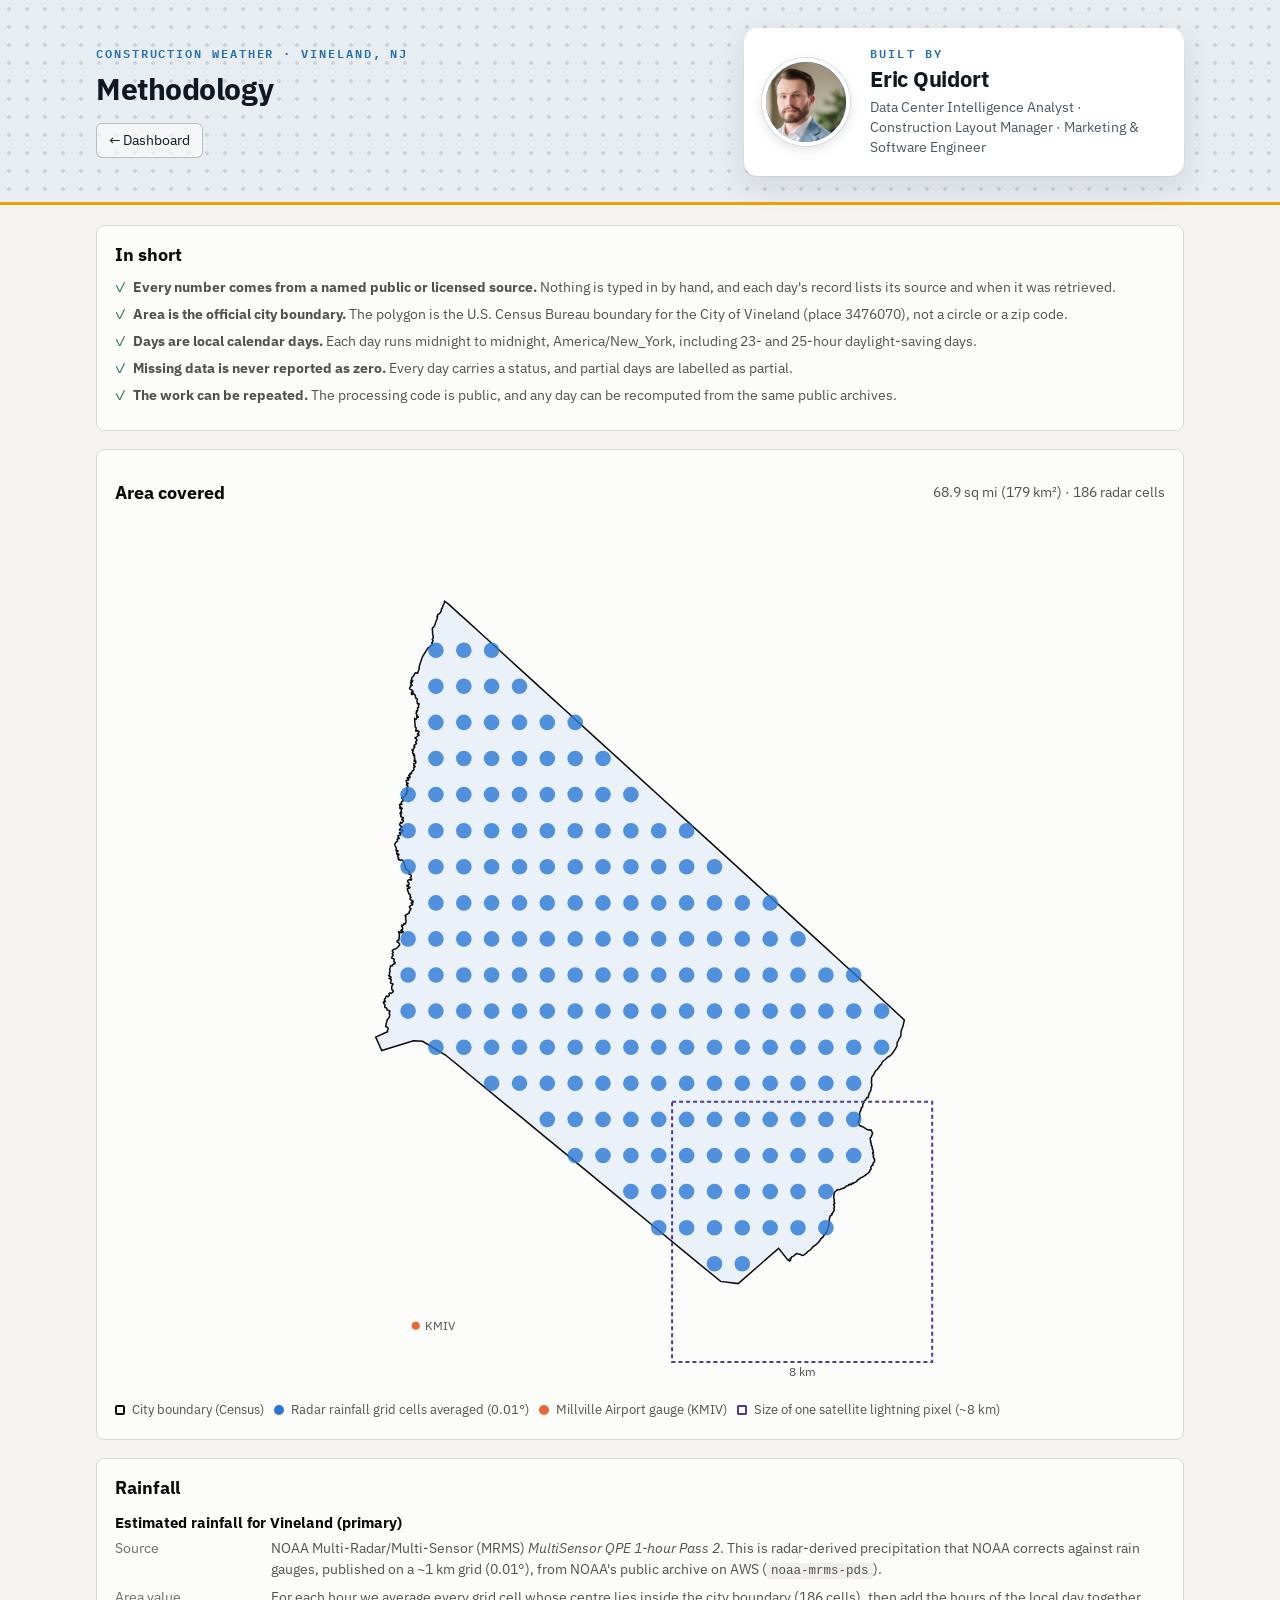
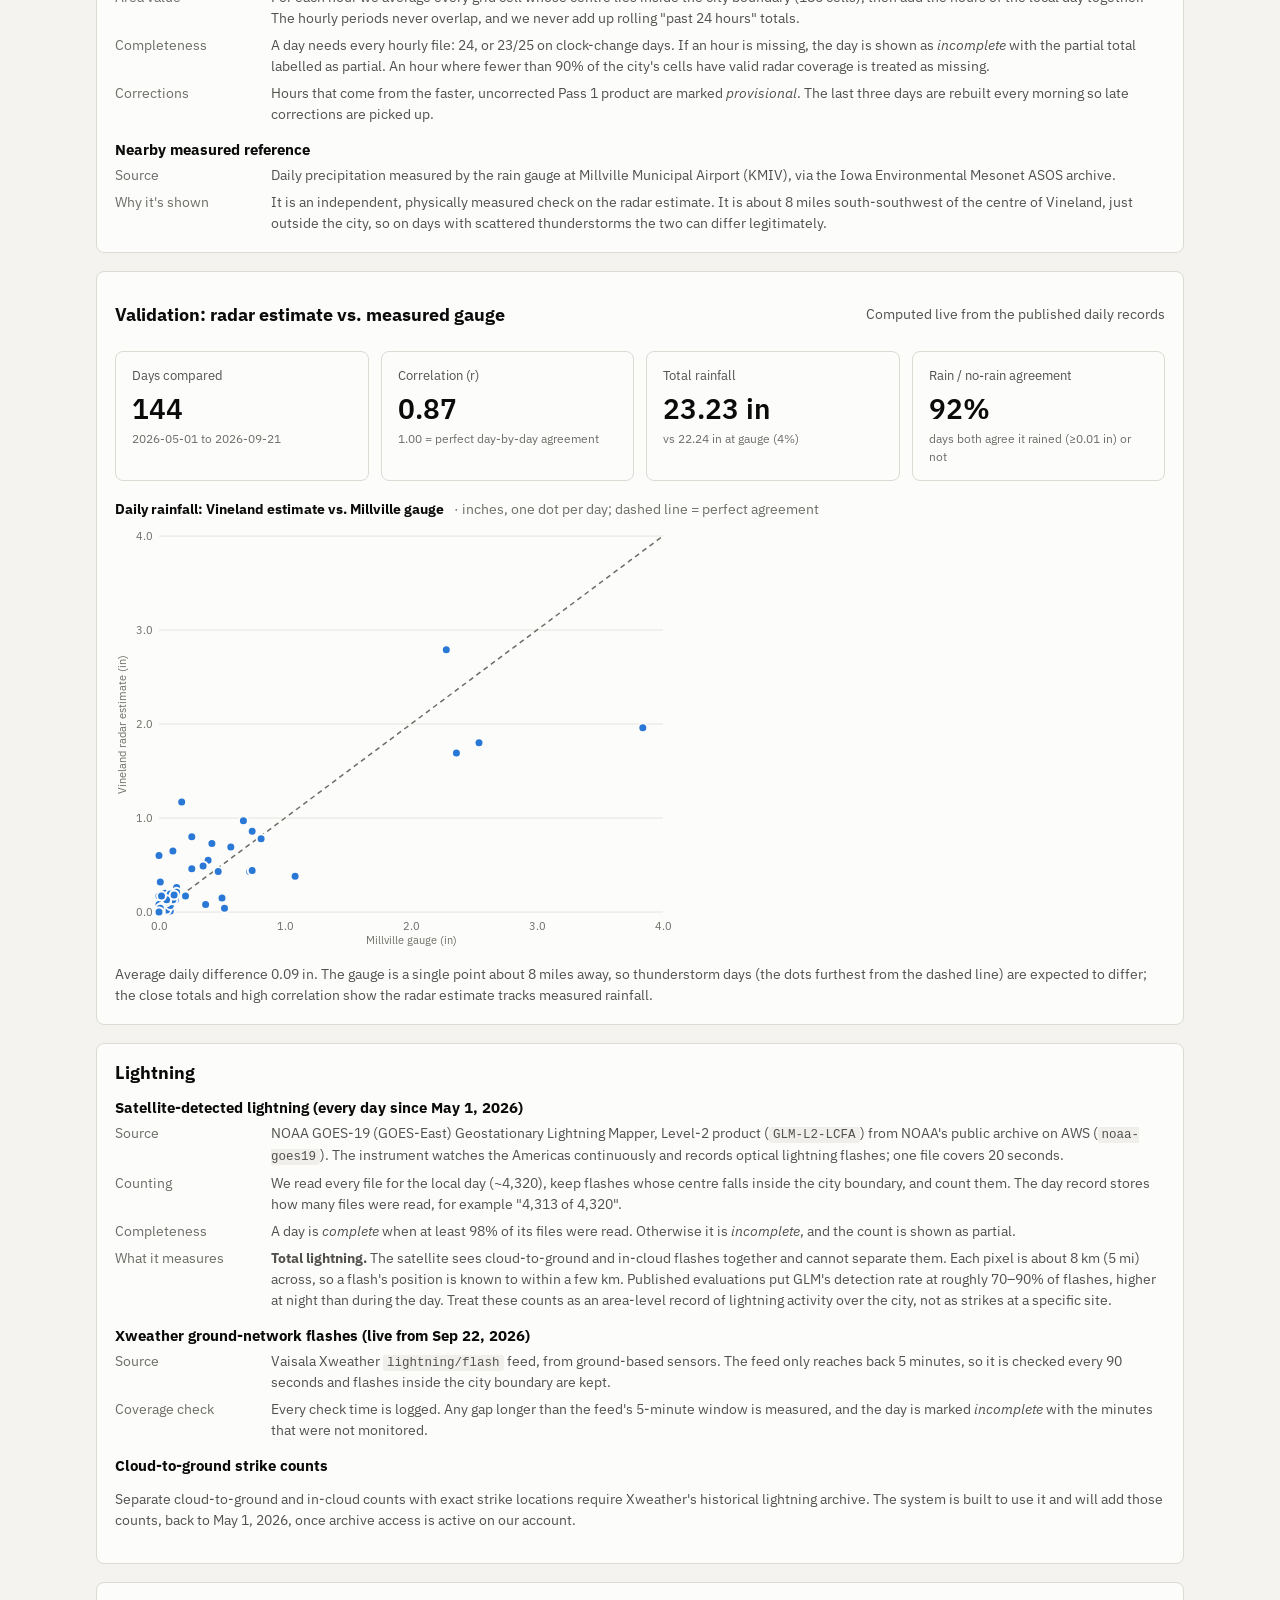
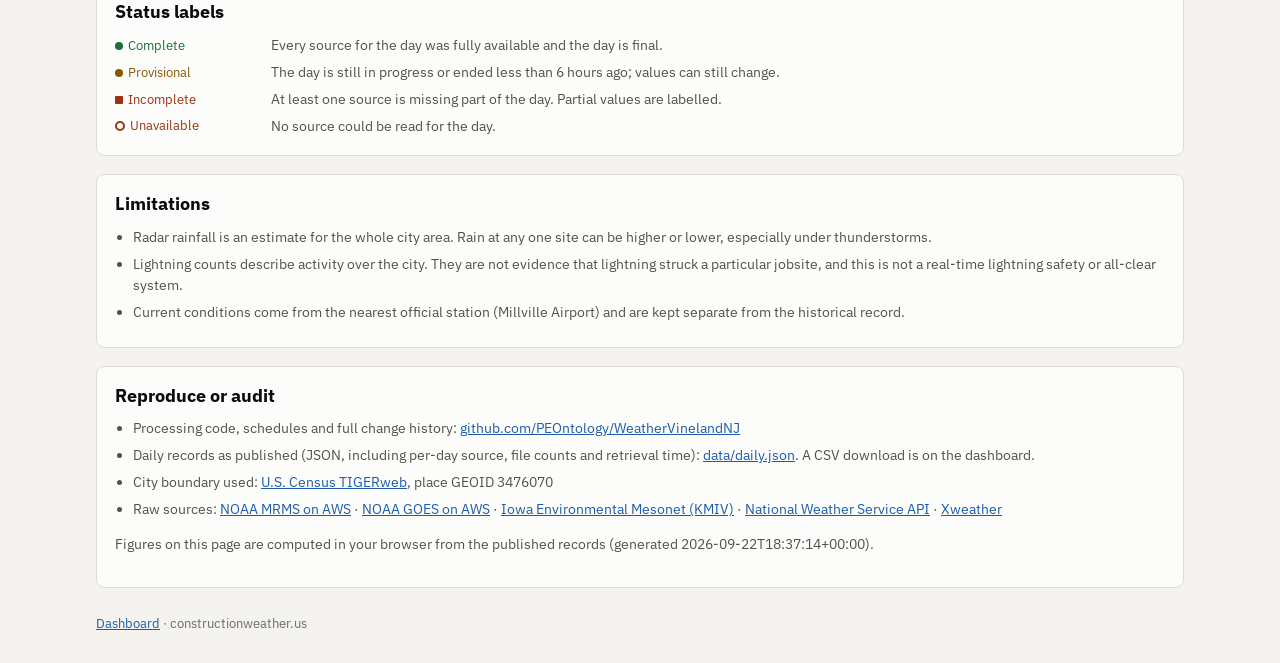
==== commit 01f7c2c5: "Built-by title: add Construction Layout Manager Co-Authored-By: Claude Opus 5.5 <noreply@anthropic.c" ====
--- a/site/methodology.html
+++ b/site/methodology.html
@@ -27,7 +27,7 @@
       <span class="bb-text">
         <span class="bb-eyebrow">Built by</span>
         <strong class="bb-name">Eric Quidort</strong>
-        <span class="bb-role">Data Center Intelligence Analyst &middot; Marketing &amp; Software Engineer</span>
+        <span class="bb-role">Data Center Intelligence Analyst &middot; Construction Layout Manager &middot; Marketing &amp; Software Engineer</span>
       </span>
     </div>
   </div>
@@ -139,7 +139,7 @@
 <dialog id="photo-viewer" class="photo-viewer" aria-label="Eric Quidort">
   <form method="dialog"><button class="close" aria-label="Close">&times;</button></form>
   <img src="assets/eric-quidort.jpg" alt="Eric Quidort" width="800" height="800">
-  <p class="pv-caption"><strong>Eric Quidort</strong><br>Data Center Intelligence Analyst &middot; Marketing &amp; Software Engineer</p>
+  <p class="pv-caption"><strong>Eric Quidort</strong><br>Data Center Intelligence Analyst &middot; Construction Layout Manager &middot; Marketing &amp; Software Engineer</p>
 </dialog>
 <script>
 (function () {
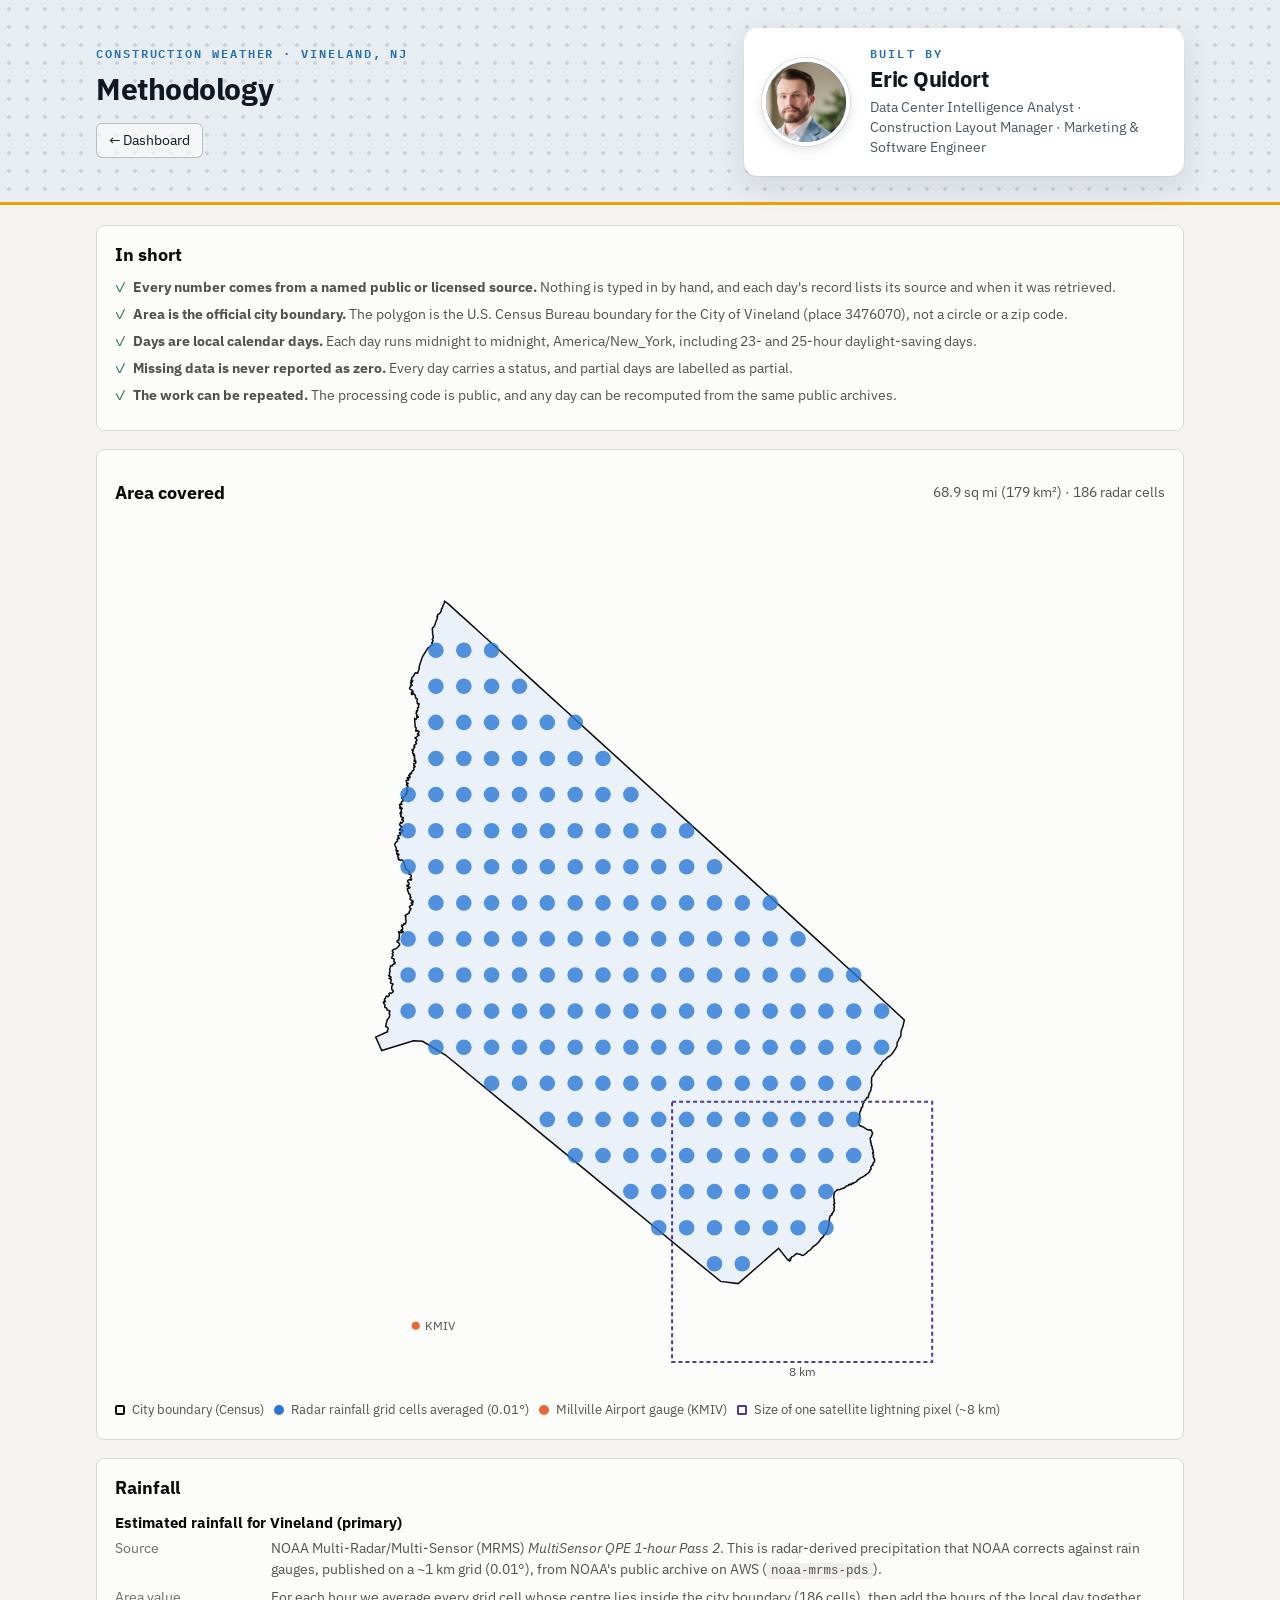
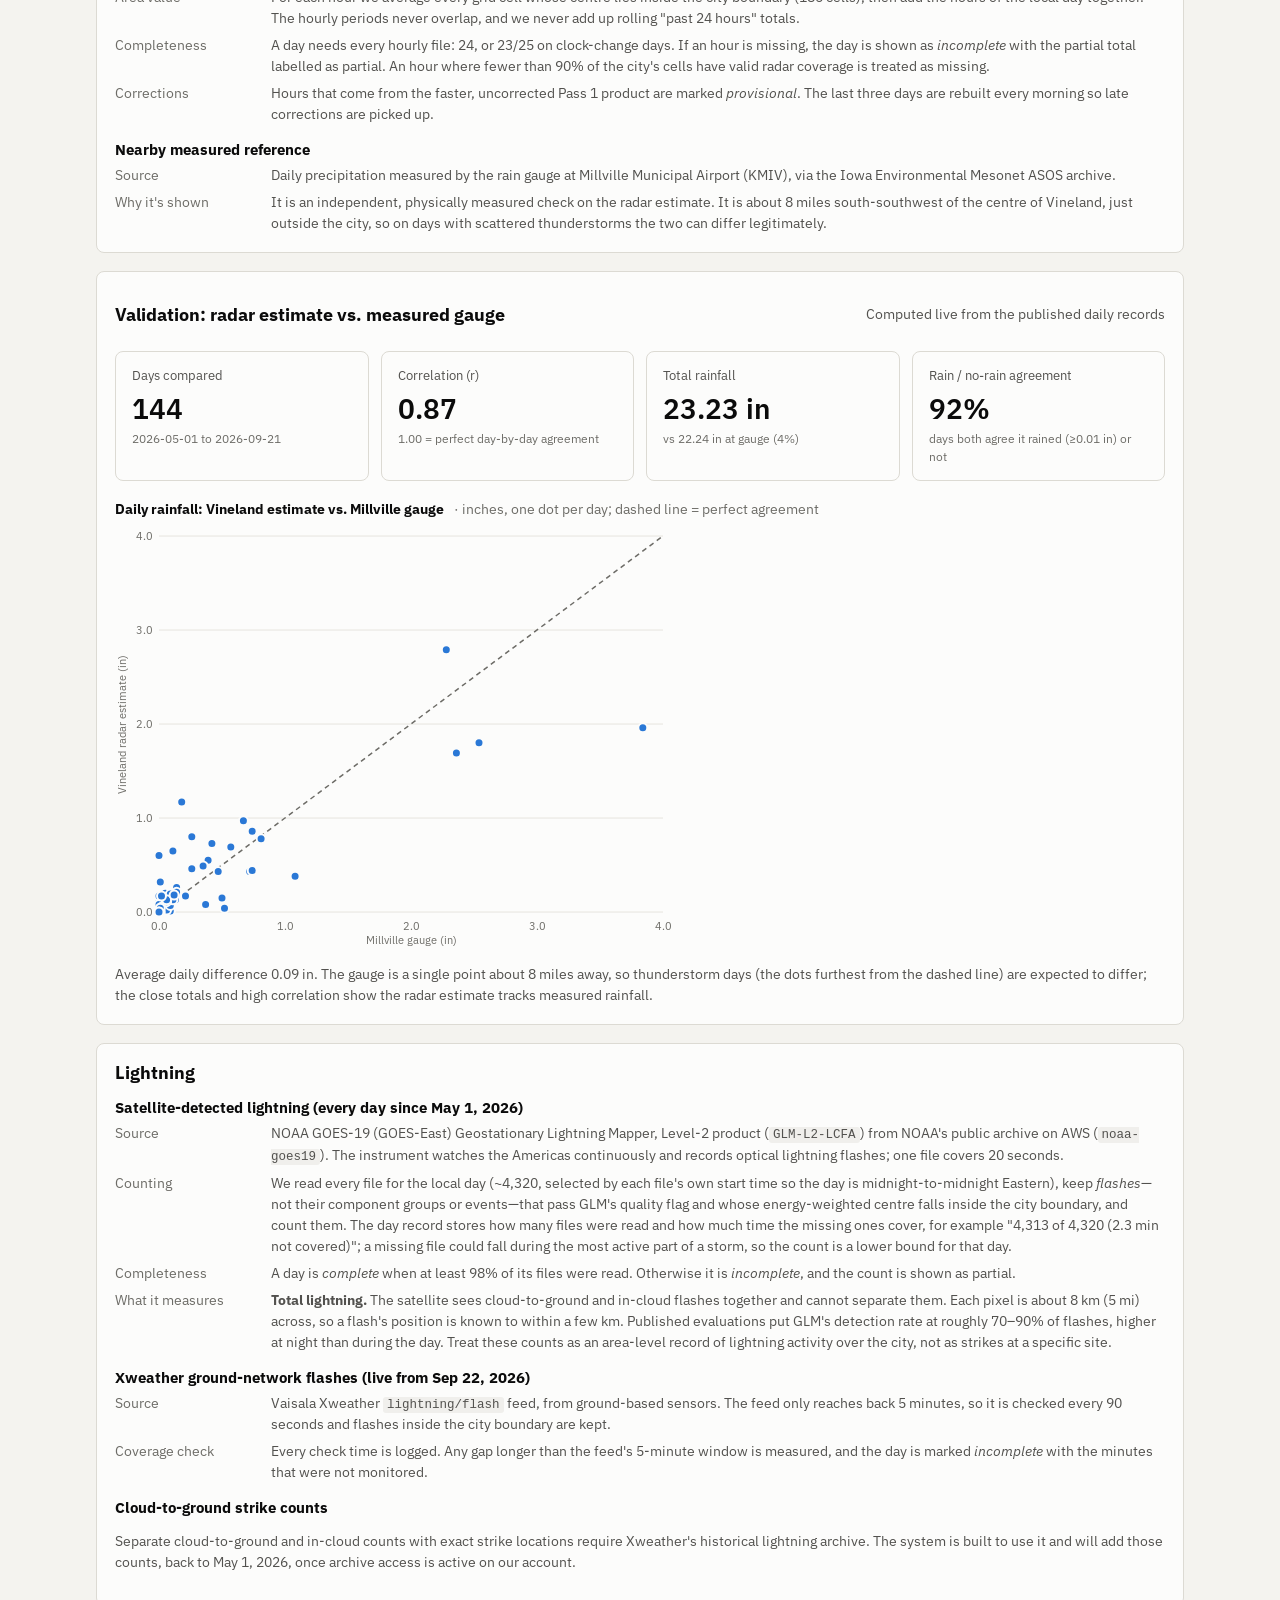
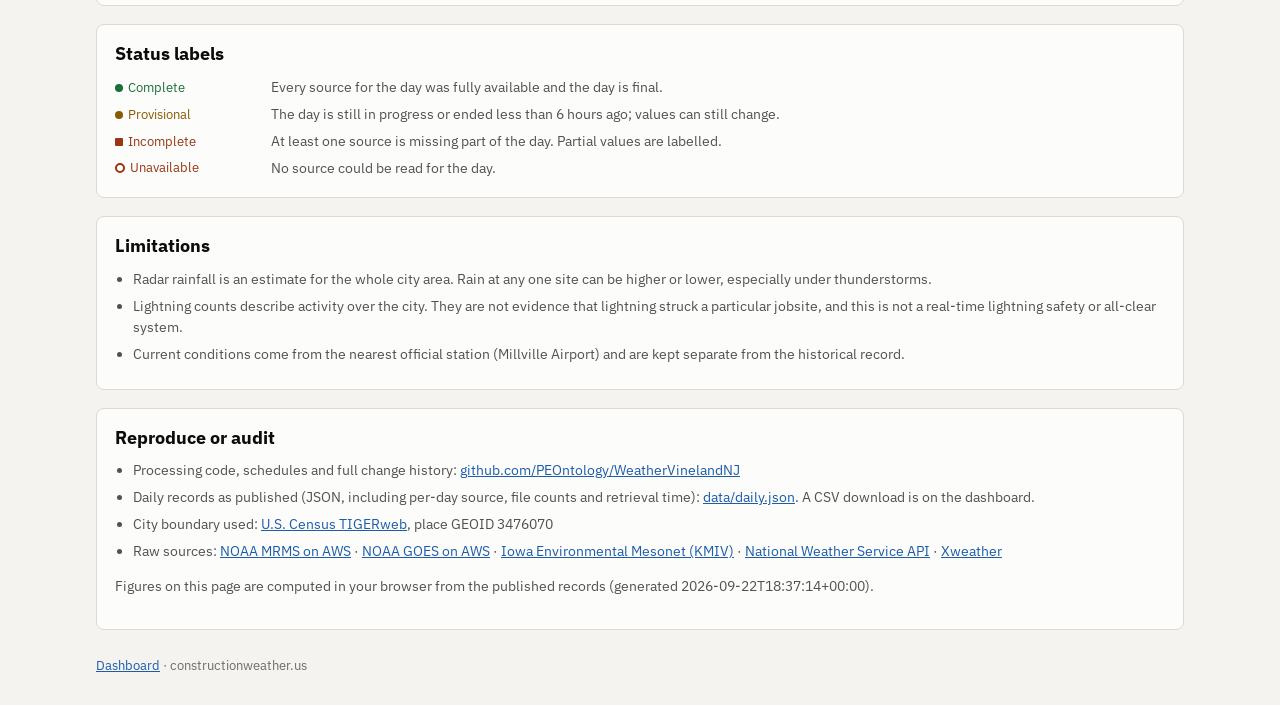
==== commit 9b556502: "NOAA NLDN tile one-time import; Xweather collector: 4-min polls, explicit limit, optional strike (CG" ====
--- a/site/methodology.html
+++ b/site/methodology.html
@@ -90,7 +90,7 @@
     <h3>Satellite-detected lightning (every day since May 1, 2026)</h3>
     <dl class="spec">
       <dt>Source</dt><dd>NOAA GOES-19 (GOES-East) Geostationary Lightning Mapper, Level-2 product (<code>GLM-L2-LCFA</code>) from NOAA's public archive on AWS (<code>noaa-goes19</code>). The instrument watches the Americas continuously and records optical lightning flashes; one file covers 20 seconds.</dd>
-      <dt>Counting</dt><dd>We read every file for the local day (~4,320), keep flashes whose centre falls inside the city boundary, and count them. The day record stores how many files were read, for example "4,313 of 4,320".</dd>
+      <dt>Counting</dt><dd>We read every file for the local day (~4,320, selected by each file's own start time so the day is midnight-to-midnight Eastern), keep <em>flashes</em>&mdash;not their component groups or events&mdash;that pass GLM's quality flag and whose energy-weighted centre falls inside the city boundary, and count them. The day record stores how many files were read and how much time the missing ones cover, for example "4,313 of 4,320 (2.3 min not covered)"; a missing file could fall during the most active part of a storm, so the count is a lower bound for that day.</dd>
       <dt>Completeness</dt><dd>A day is <em>complete</em> when at least 98% of its files were read. Otherwise it is <em>incomplete</em>, and the count is shown as partial.</dd>
       <dt>What it measures</dt><dd><strong>Total lightning.</strong> The satellite sees cloud-to-ground and in-cloud flashes together and cannot separate them. Each pixel is about 8 km (5 mi) across, so a flash's position is known to within a few km. Published evaluations put GLM's detection rate at roughly 70&ndash;90% of flashes, higher at night than during the day. Treat these counts as an area-level record of lightning activity over the city, not as strikes at a specific site.</dd>
     </dl>
--- a/site/style.css
+++ b/site/style.css
@@ -304,3 +304,70 @@
 .photo-viewer .pv-caption strong { color: #0f1720; font-size: 17px; }
 .photo-viewer .close { position: absolute; top: 8px; right: 10px; z-index: 2; width: 36px; height: 36px; border-radius: 50%;
   border: 0; background: rgb(255 255 255 / 0.9); color: #0f1720; font-size: 24px; line-height: 1; cursor: pointer; }
+
+/* ---------- email sign-up ---------- */
+.signup { display: grid; grid-template-columns: minmax(0, 1.1fr) minmax(0, 1fr); gap: 16px 28px; align-items: center; }
+.signup h2 { margin-bottom: 6px; }
+.signup-copy p { margin: 0; font-size: 14px; }
+.signup-form { display: flex; flex-wrap: wrap; gap: 10px; align-items: flex-start; }
+.signup-form input[type="email"] { flex: 1 1 220px; min-width: 0; font: inherit; font-size: 16px; padding: 11px 12px;
+  border: 1px solid var(--border); border-radius: 8px; background: var(--surface); color: var(--text); }
+.signup-form input[type="email"]:focus { outline: 2px solid var(--brand); outline-offset: 1px; border-color: transparent; }
+.btn-primary { font: 600 15px "IBM Plex Sans", system-ui, sans-serif; padding: 11px 18px; border: 0; border-radius: 8px;
+  background: #1c5cab; color: #fff; cursor: pointer; min-height: 44px; }
+.btn-primary:hover { background: #184f95; }
+.btn-primary:disabled { opacity: 0.6; cursor: progress; }
+.signup-msg { flex-basis: 100%; margin: 0; font-size: 13.5px; min-height: 1em; }
+.signup-msg.ok { color: var(--good); }
+.signup-msg.err { color: var(--bad); }
+.hp { position: absolute; left: -9999px; width: 1px; height: 1px; overflow: hidden; }
+
+/* ---------- integrations ---------- */
+.int-grid { display: grid; grid-template-columns: minmax(0, 1.6fr) minmax(0, 1fr); gap: 16px; }
+.int-card { border: 1px solid var(--border); border-radius: 10px; padding: 16px; background: var(--surface); }
+.int-title { display: flex; align-items: center; gap: 10px; margin-bottom: 4px; font-size: 16px; }
+.int-badge { font: 600 11.5px "IBM Plex Mono", monospace; letter-spacing: 0.04em; padding: 3px 8px; border-radius: 999px; }
+.int-badge.wip { background: color-mix(in srgb, var(--warn) 16%, transparent); color: var(--warn); }
+.int-badge.ok { background: color-mix(in srgb, var(--good) 16%, transparent); color: var(--good); }
+.stepper { list-style: none; margin: 12px 0 0; padding: 0; }
+.step { display: grid; grid-template-columns: 28px 1fr; gap: 10px; padding: 8px 0; position: relative; }
+.step:not(:last-child)::before { content: ""; position: absolute; left: 13px; top: 34px; bottom: -6px; width: 2px; background: var(--border); }
+.step.done:not(:last-child)::before { background: var(--good); }
+.step-dot { width: 28px; height: 28px; border-radius: 50%; display: grid; place-items: center; font: 600 13px "IBM Plex Mono", monospace;
+  border: 2px solid var(--border); color: var(--muted); background: var(--surface); position: relative; z-index: 1; }
+.step.done .step-dot { background: var(--good); border-color: var(--good); color: #fff; }
+.step.current .step-dot { border-color: var(--brand); color: var(--brand); }
+.step-name { font-weight: 600; font-size: 14px; }
+.step.todo .step-name { color: var(--text-2); }
+.step-detail { font-size: 13px; color: var(--muted); }
+.int-list { list-style: none; margin: 8px 0 0; padding: 0; font-size: 14px; }
+.int-list li { padding: 7px 0; border-bottom: 1px solid var(--grid); display: flex; gap: 10px; align-items: baseline; flex-wrap: wrap; }
+.int-list li:last-child { border-bottom: 0; }
+
+/* ---------- tablet & phone ---------- */
+@media (max-width: 1024px) {
+  .forecast { grid-template-columns: repeat(2, minmax(0, 1fr)); }
+  .now-grid { grid-template-columns: minmax(0, 1fr) minmax(0, 1.4fr); }
+}
+@media (max-width: 900px) {
+  .signup, .int-grid { grid-template-columns: 1fr; }
+  .now-grid { grid-template-columns: 1fr; }
+  .tiles { grid-template-columns: repeat(2, minmax(0, 1fr)); }
+  .panel-head { align-items: flex-start; }
+  .filters { width: 100%; }
+  .filters input[type="search"] { flex: 1 1 100%; }
+}
+@media (max-width: 560px) {
+  .panel { padding: 14px; border-radius: 10px; }
+  .tile .value { font-size: 22px; }
+  .tiles { gap: 8px; }
+  .forecast { grid-template-columns: repeat(2, minmax(0, 1fr)); gap: 8px; }
+  .seg button { padding: 6px 9px; }
+  .filters select, .filters .btn { flex: 1 1 auto; }
+  .signup-form .btn-primary { width: 100%; }
+  dialog { padding: 18px; }
+  table.data td, table.data th { padding: 7px 8px; }
+}
+@media (hover: none) {
+  .seg button, .btn, select, input[type="search"] { min-height: 40px; }
+}
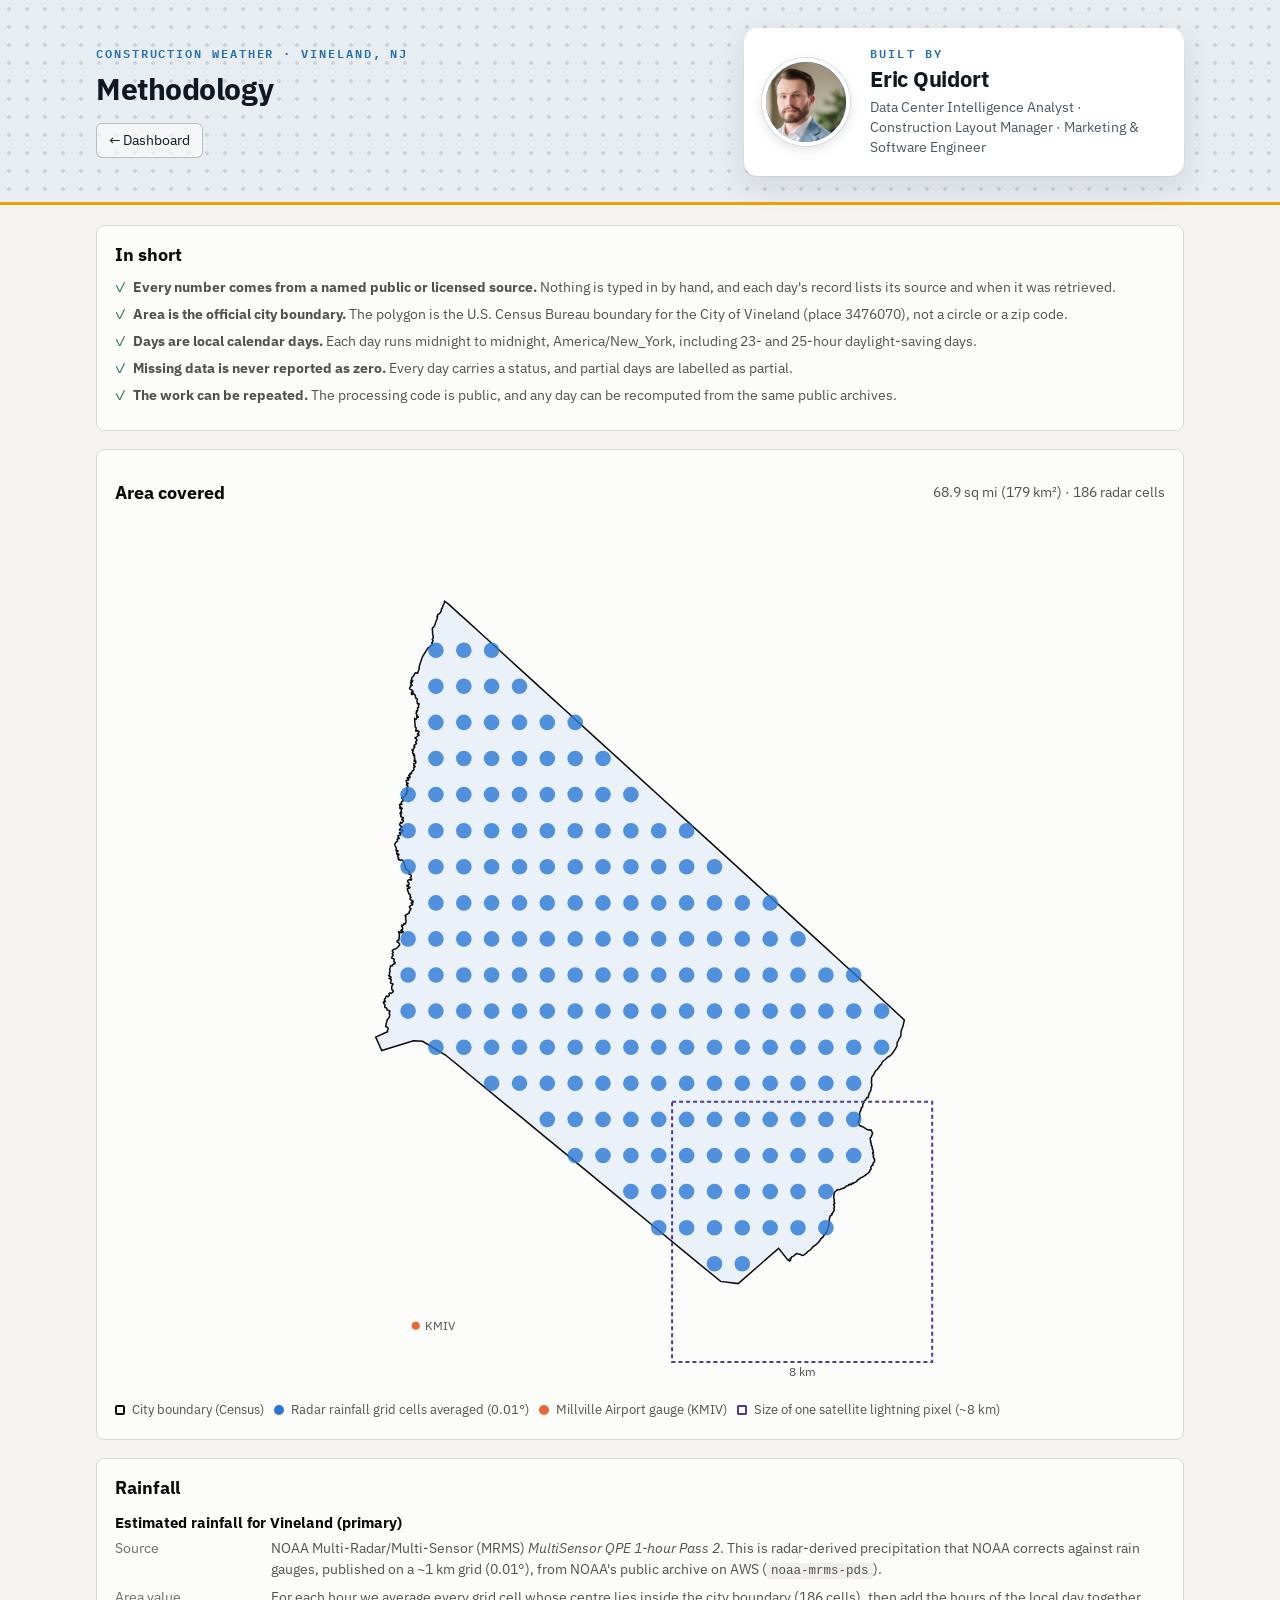
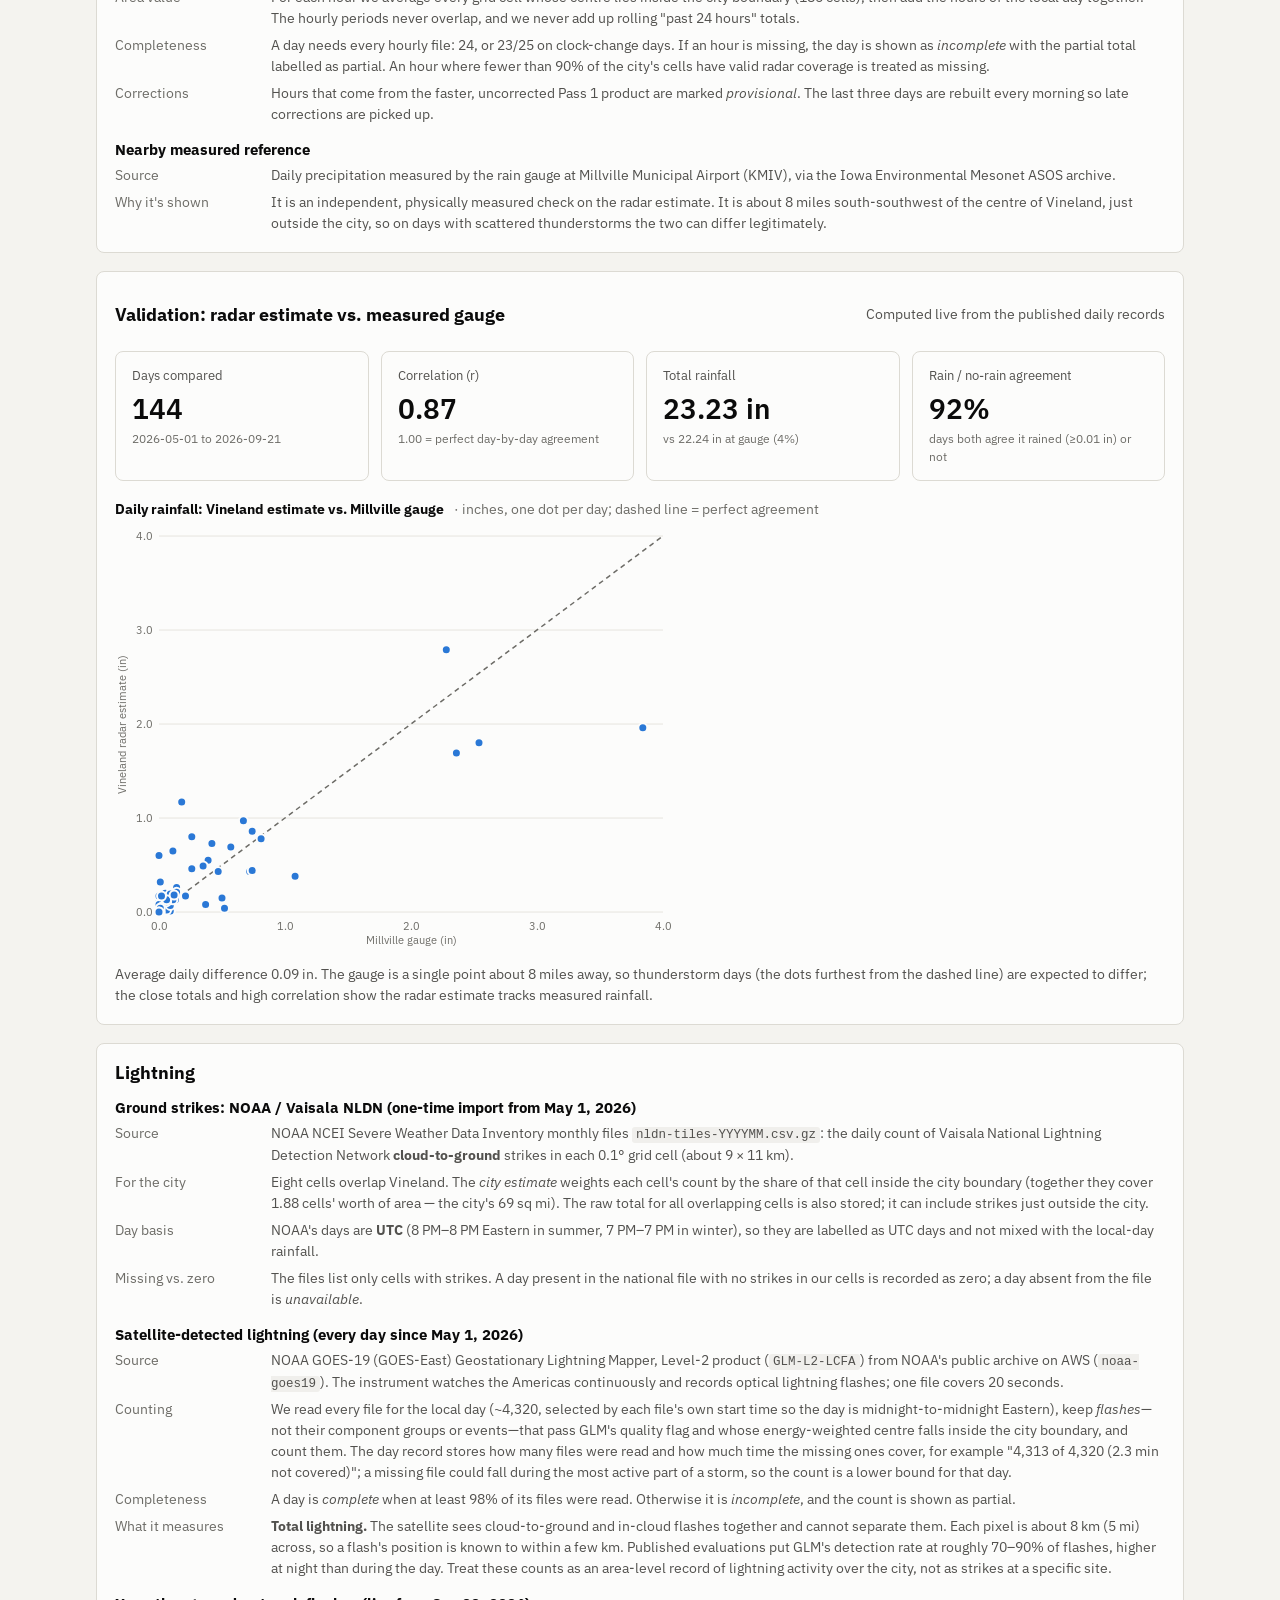
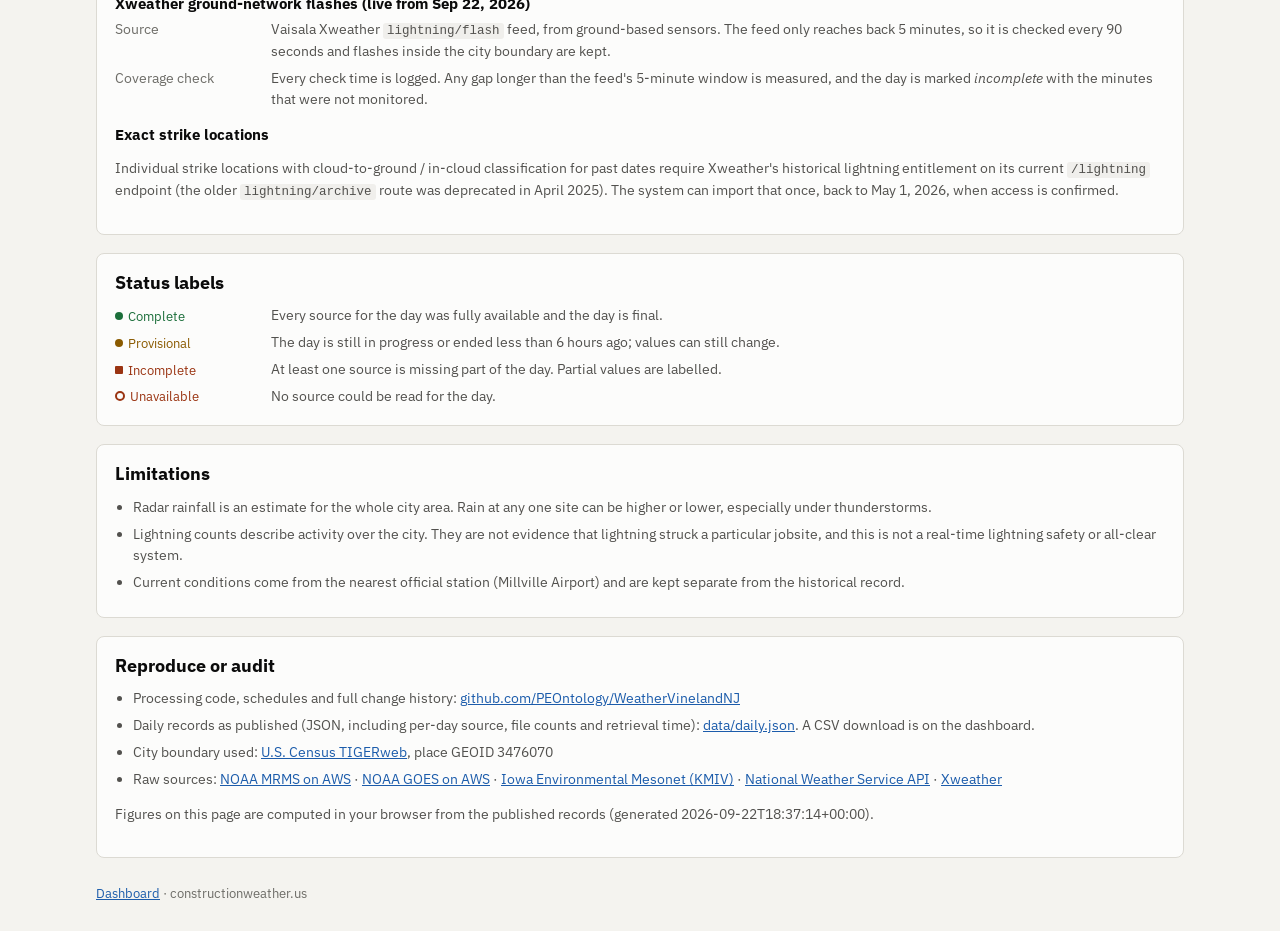
==== commit 4f4f1e32: "Dashboard: NOAA ground strikes view (default lightning source), log/month columns, day detail; metho" ====
--- a/site/methodology.html
+++ b/site/methodology.html
@@ -9,7 +9,7 @@
 <link rel="preconnect" href="https://fonts.googleapis.com">
 <link rel="preconnect" href="https://fonts.gstatic.com" crossorigin>
 <link rel="stylesheet" href="https://fonts.googleapis.com/css2?family=IBM+Plex+Mono:wght@500;600&family=IBM+Plex+Sans:wght@400;500;600;700&display=swap">
-<link rel="stylesheet" href="style.css?v=20260922c">
+<link rel="stylesheet" href="style.css?v=20260922e">
 </head>
 <body>
 <header class="top">
@@ -87,6 +87,13 @@
 
   <section class="panel">
     <h2>Lightning</h2>
+    <h3>Ground strikes: NOAA / Vaisala NLDN (one-time import from May 1, 2026)</h3>
+    <dl class="spec">
+      <dt>Source</dt><dd>NOAA NCEI Severe Weather Data Inventory monthly files <code>nldn-tiles-YYYYMM.csv.gz</code>: the daily count of Vaisala National Lightning Detection Network <strong>cloud-to-ground</strong> strikes in each 0.1&deg; grid cell (about 9 &times; 11 km).</dd>
+      <dt>For the city</dt><dd>Eight cells overlap Vineland. The <em>city estimate</em> weights each cell's count by the share of that cell inside the city boundary (together they cover 1.88 cells' worth of area &mdash; the city's 69 sq mi). The raw total for all overlapping cells is also stored; it can include strikes just outside the city.</dd>
+      <dt>Day basis</dt><dd>NOAA's days are <strong>UTC</strong> (8 PM&ndash;8 PM Eastern in summer, 7 PM&ndash;7 PM in winter), so they are labelled as UTC days and not mixed with the local-day rainfall.</dd>
+      <dt>Missing vs. zero</dt><dd>The files list only cells with strikes. A day present in the national file with no strikes in our cells is recorded as zero; a day absent from the file is <em>unavailable</em>.</dd>
+    </dl>
     <h3>Satellite-detected lightning (every day since May 1, 2026)</h3>
     <dl class="spec">
       <dt>Source</dt><dd>NOAA GOES-19 (GOES-East) Geostationary Lightning Mapper, Level-2 product (<code>GLM-L2-LCFA</code>) from NOAA's public archive on AWS (<code>noaa-goes19</code>). The instrument watches the Americas continuously and records optical lightning flashes; one file covers 20 seconds.</dd>
@@ -99,8 +106,8 @@
       <dt>Source</dt><dd>Vaisala Xweather <code>lightning/flash</code> feed, from ground-based sensors. The feed only reaches back 5 minutes, so it is checked every 90 seconds and flashes inside the city boundary are kept.</dd>
       <dt>Coverage check</dt><dd>Every check time is logged. Any gap longer than the feed's 5-minute window is measured, and the day is marked <em>incomplete</em> with the minutes that were not monitored.</dd>
     </dl>
-    <h3>Cloud-to-ground strike counts</h3>
-    <p>Separate cloud-to-ground and in-cloud counts with exact strike locations require Xweather's historical lightning archive. The system is built to use it and will add those counts, back to May 1, 2026, once archive access is active on our account.</p>
+    <h3>Exact strike locations</h3>
+    <p>Individual strike locations with cloud-to-ground / in-cloud classification for past dates require Xweather's historical lightning entitlement on its current <code>/lightning</code> endpoint (the older <code>lightning/archive</code> route was deprecated in April 2025). The system can import that once, back to May 1, 2026, when access is confirmed.</p>
   </section>
 
   <section class="panel">
@@ -134,7 +141,7 @@
   </section>
 </main>
 <footer class="wrap foot muted small"><a href="./">Dashboard</a> &middot; constructionweather.us</footer>
-<script src="methodology.js?v=20260922c"></script>
+<script src="methodology.js?v=20260922e"></script>
 
 <dialog id="photo-viewer" class="photo-viewer" aria-label="Eric Quidort">
   <form method="dialog"><button class="close" aria-label="Close">&times;</button></form>
